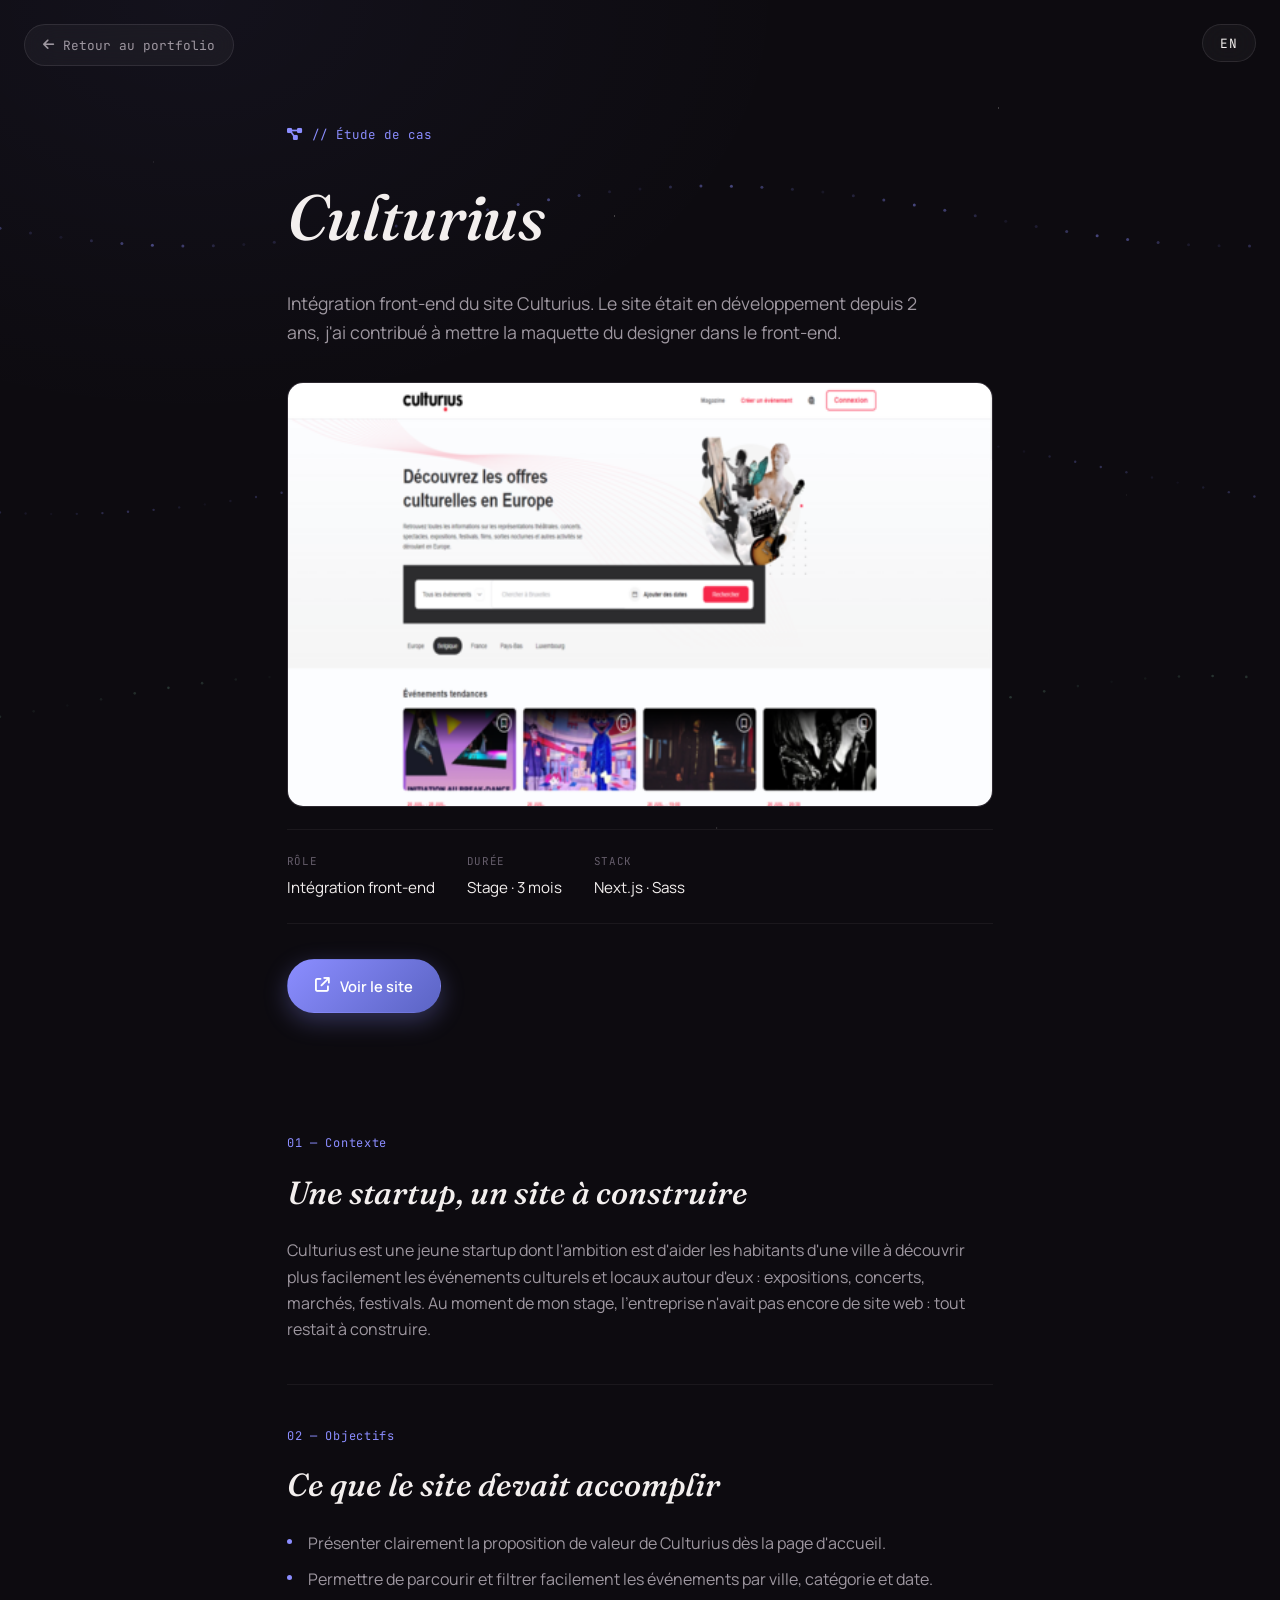
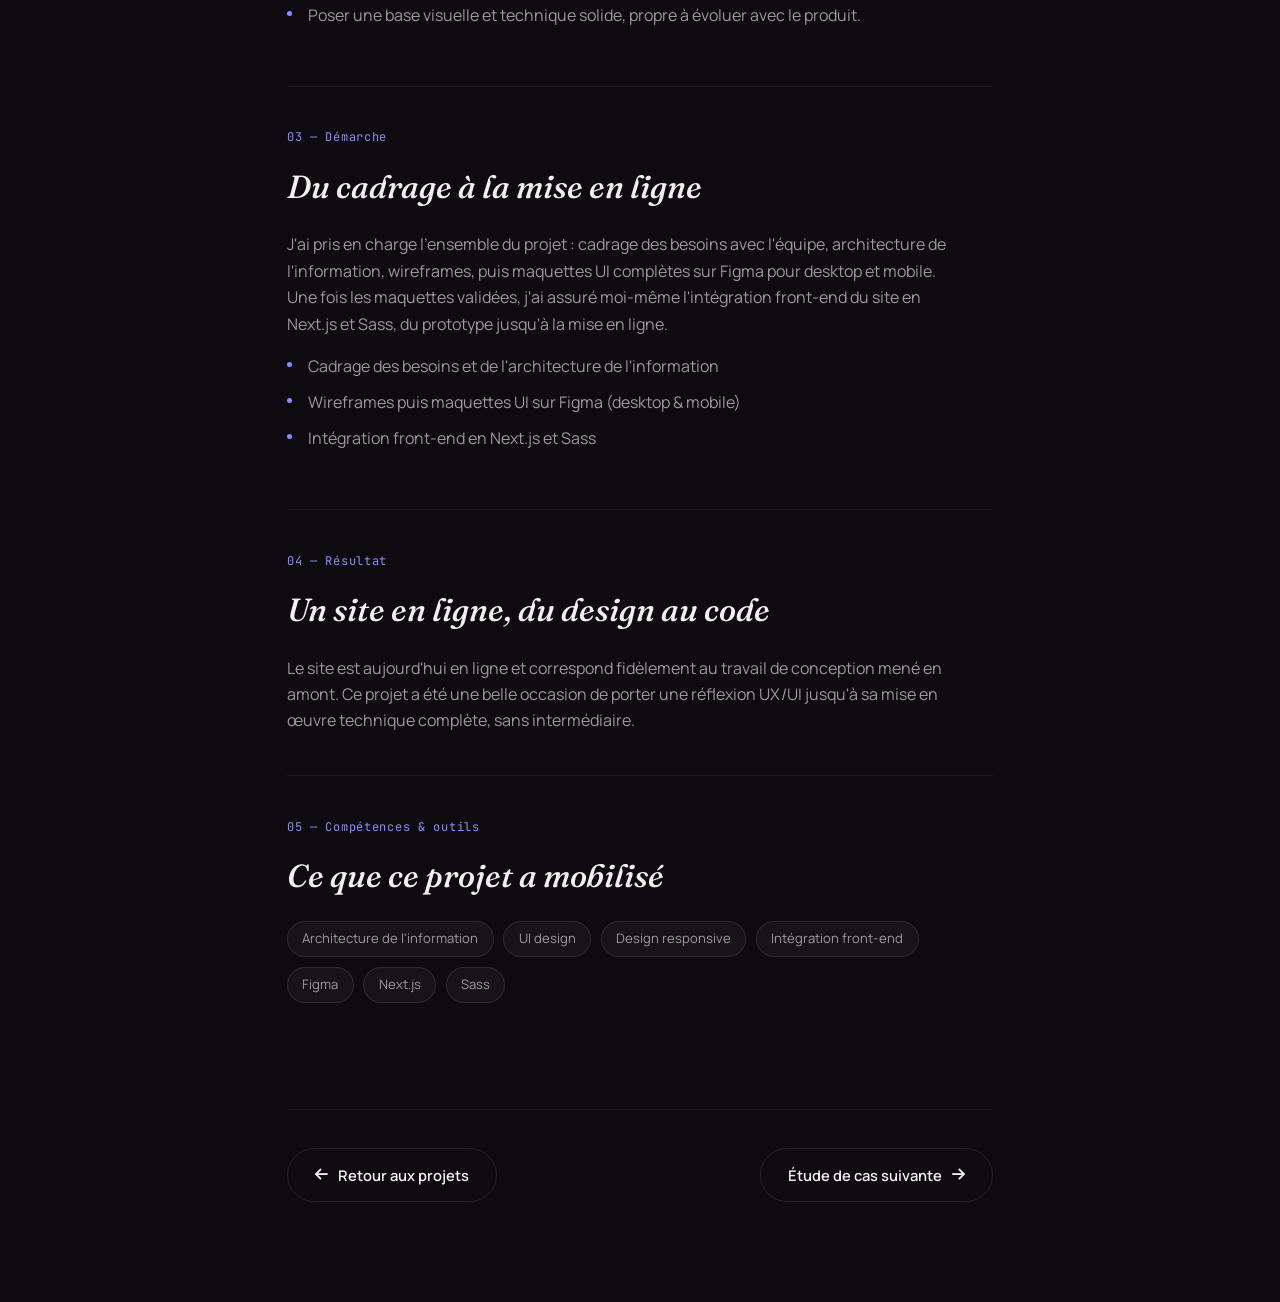
==== case-culturius.html @ 40135a21 "new page" ====
<!DOCTYPE html>
<html lang="fr">
<head>
    <meta charset="UTF-8">
    <meta name="viewport" content="width=device-width, initial-scale=1.0">
    <title>Culturius — Étude de cas · Wassim Jniouen</title>
    <meta name="description" content="Étude de cas : conception et intégration du site Culturius, plateforme de découverte d'événements locaux.">
    <link rel="shortcut icon" href="./assets/img/Plan de travail 1.png">
    <link rel="stylesheet" href="style.css">
    <link rel="stylesheet" href="https://cdnjs.cloudflare.com/ajax/libs/font-awesome/6.5.1/css/all.min.css">
</head>
<body class="translate-container">

    <div class="starfield" aria-hidden="true"></div>
    <canvas class="particle-wave" id="particleWave" aria-hidden="true"></canvas>

    <button id="languageToggle" class="language-toggle" data-fr="EN" data-en="FR" aria-label="Changer de langue"></button>
    <a href="index.html#sectionProjects" class="case-back">
        <i class="fa-solid fa-arrow-left" aria-hidden="true"></i>
        <span data-fr="Retour au portfolio" data-en="Back to portfolio"></span>
    </a>

    <main class="case-main">
        <div class="case-hero" data-reveal>
            <p class="eyebrow"><i class="fa-solid fa-diagram-project" aria-hidden="true"></i><span data-fr="// Étude de cas" data-en="// Case study"></span></p>
            <h1 class="case-title">Culturius</h1>
            <p class="case-subtitle"
               data-fr="Intégration front-end du site Culturius. Le site était en développement depuis 2 ans, j'ai contribué à mettre la maquette du designer dans le front-end."
               data-en="Front-end integration of the Culturius website. The site had been in development for 2 years, I contributed to implementing the designer's mockup in the front-end."
            ></p>

            <div class="case-image-frame">
                <img src="./assets/images/culturius/Culturius-stage.png" alt="Culturius">
            </div>

            <div class="case-meta-row">
                <div class="case-meta">
                    <span class="case-meta-label" data-fr="Rôle" data-en="Role"></span>
                    <span class="case-meta-value" data-fr="Intégration front-end" data-en="Front-end integration"></span>
                </div>
                <div class="case-meta">
                    <span class="case-meta-label" data-fr="Durée" data-en="Duration"></span>
                    <span class="case-meta-value" data-fr="Stage · 3 mois" data-en="Internship · 3 months"></span>
                </div>
                <div class="case-meta">
                    <span class="case-meta-label">Stack</span>
                    <span class="case-meta-value">Next.js · Sass</span>
                </div>
            </div>

            <div class="case-hero-actions">
                <a href="https://culturius.com/fr?country=be" target="_blank" rel="noopener" class="btn btn-primary">
                    <i class="fa-solid fa-arrow-up-right-from-square" aria-hidden="true"></i>
                    <span data-fr="Voir le site" data-en="View site"></span>
                </a>
            </div>
        </div>

        <section class="case-section" data-reveal>
            <span class="case-num">01 — <span data-fr="Contexte" data-en="Context"></span></span>
            <h2 data-fr="Une startup, un site à construire" data-en="A startup, a website to build"></h2>
            <p data-fr="Culturius est une jeune startup dont l'ambition est d'aider les habitants d'une ville à découvrir plus facilement les événements culturels et locaux autour d'eux : expositions, concerts, marchés, festivals. Au moment de mon stage, l'entreprise n'avait pas encore de site web : tout restait à construire."
               data-en="Culturius is a young startup whose ambition is to help people discover the cultural and local events happening around them: exhibitions, concerts, markets, festivals. When I joined for my internship, the company had no website yet: everything had to be built from scratch."
            ></p>
        </section>

        <section class="case-section" data-reveal>
            <span class="case-num">02 — <span data-fr="Objectifs" data-en="Objectives"></span></span>
            <h2 data-fr="Ce que le site devait accomplir" data-en="What the site needed to achieve"></h2>
            <ul>
                <li data-fr="Présenter clairement la proposition de valeur de Culturius dès la page d'accueil." data-en="Clearly present Culturius's value proposition right from the homepage."></li>
                <li data-fr="Permettre de parcourir et filtrer facilement les événements par ville, catégorie et date." data-en="Make it easy to browse and filter events by city, category and date."></li>
                <li data-fr="Poser une base visuelle et technique solide, propre à évoluer avec le produit." data-en="Establish a solid visual and technical foundation, built to evolve with the product."></li>
            </ul>
        </section>

        <section class="case-section" data-reveal>
            <span class="case-num">03 — <span data-fr="Démarche" data-en="Process"></span></span>
            <h2 data-fr="Du cadrage à la mise en ligne" data-en="From scoping to launch"></h2>
            <p data-fr="J'ai pris en charge l'ensemble du projet : cadrage des besoins avec l'équipe, architecture de l'information, wireframes, puis maquettes UI complètes sur Figma pour desktop et mobile. Une fois les maquettes validées, j'ai assuré moi-même l'intégration front-end du site en Next.js et Sass, du prototype jusqu'à la mise en ligne."
               data-en="I took the project on end to end: scoping requirements with the team, information architecture, wireframes, then full UI mockups in Figma for desktop and mobile. Once the mockups were validated, I handled the front-end build myself in Next.js and Sass, from prototype to launch."
            ></p>
            <ul>
                <li data-fr="Cadrage des besoins et de l'architecture de l'information" data-en="Scoping requirements and information architecture"></li>
                <li data-fr="Wireframes puis maquettes UI sur Figma (desktop &amp; mobile)" data-en="Wireframes, then UI mockups in Figma (desktop &amp; mobile)"></li>
                <li data-fr="Intégration front-end en Next.js et Sass" data-en="Front-end build in Next.js and Sass"></li>
            </ul>
        </section>

        <section class="case-section" data-reveal>
            <span class="case-num">04 — <span data-fr="Résultat" data-en="Result"></span></span>
            <h2 data-fr="Un site en ligne, du design au code" data-en="A live site, from design to code"></h2>
            <p data-fr="Le site est aujourd'hui en ligne et correspond fidèlement au travail de conception mené en amont. Ce projet a été une belle occasion de porter une réflexion UX/UI jusqu'à sa mise en œuvre technique complète, sans intermédiaire."
               data-en="The site is now live and closely reflects the design work carried out beforehand. This project was a great opportunity to carry a UX/UI vision all the way through to full technical implementation, without a hand-off in between."
            ></p>
        </section>

        <section class="case-section" data-reveal>
            <span class="case-num">05 — <span data-fr="Compétences &amp; outils" data-en="Skills &amp; tools"></span></span>
            <h2 data-fr="Ce que ce projet a mobilisé" data-en="What this project called on"></h2>
            <div class="case-tags">
                <span class="case-tag" data-fr="Architecture de l'information" data-en="Information architecture"></span>
                <span class="case-tag" data-fr="UI design" data-en="UI design"></span>
                <span class="case-tag" data-fr="Design responsive" data-en="Responsive design"></span>
                <span class="case-tag" data-fr="Intégration front-end" data-en="Front-end integration"></span>
                <span class="case-tag">Figma</span>
                <span class="case-tag">Next.js</span>
                <span class="case-tag">Sass</span>
            </div>
        </section>

        <div class="case-footer">
            <a href="index.html#sectionProjects" class="btn btn-ghost">
                <i class="fa-solid fa-arrow-left" aria-hidden="true"></i>
                <span data-fr="Retour aux projets" data-en="Back to projects"></span>
            </a>
            <a href="case-lorenergie.html" class="btn btn-ghost">
                <span data-fr="Étude de cas suivante" data-en="Next case study"></span>
                <i class="fa-solid fa-arrow-right" aria-hidden="true"></i>
            </a>
        </div>
    </main>

    <script src="case-study.js"></script>
</body>
</html>
---- style.css ----
/*==============================================================================
   FONTS
==============================================================================*/
@import url('https://fonts.googleapis.com/css2?family=Fraunces:ital,opsz,wght@0,9..144,400;0,9..144,500;0,9..144,600;1,9..144,500;1,9..144,600&family=Manrope:wght@400;500;600;700;800&family=JetBrains+Mono:wght@400;500&display=swap');

/*==============================================================================
   TOKENS
==============================================================================*/
:root {
    --bg: #0d0b10;
    --bg-soft: #16121a;
    --surface: rgba(240, 236, 238, 0.04);
    --surface-hover: rgba(240, 236, 238, 0.07);
    --border: rgba(240, 236, 238, 0.1);
    --border-soft: rgba(240, 236, 238, 0.06);

    --text: #f3efee;
    --text-dim: #9e97a0;
    --text-faint: #655d6b;

    --accent: #8b8dff;
    --accent-dim: #5b64c4;
    --accent-soft: rgba(139, 141, 255, 0.14);
    --accent-2: #7fb89a;
    --accent-2-soft: rgba(127, 184, 154, 0.14);

    --font-display: 'Fraunces', serif;
    --font-body: 'Manrope', sans-serif;
    --font-mono: 'JetBrains Mono', monospace;

    --nav-w: 64px;
    --side-pad: clamp(24px, 6vw, 120px);
    --ease: cubic-bezier(0.4, 0, 0.2, 1);
}

/*==============================================================================
   RESET / BASE
==============================================================================*/
* { margin: 0; padding: 0; box-sizing: border-box; }
html { scroll-behavior: smooth; }

body {
    font-family: var(--font-body);
    background: var(--bg);
    color: var(--text);
    line-height: 1.65;
    overflow-x: hidden;
    -webkit-font-smoothing: antialiased;
}

img { max-width: 100%; display: block; }
ul { list-style: none; }
a { color: inherit; text-decoration: none; }

@media (prefers-reduced-motion: reduce) {
    *, *::before, *::after { animation-duration: 0.001ms !important; transition-duration: 0.001ms !important; }
    html { scroll-behavior: auto; }
}

@media (max-width: 900px) {
    body { padding-bottom: 72px; }
}

:focus-visible {
    outline: 2px solid var(--accent);
    outline-offset: 3px;
    border-radius: 4px;
}

/*==============================================================================
   STARFIELD — un seul calque, discret, fixe derrière tout le site
==============================================================================*/
.starfield {
    position: fixed;
    inset: 0;
    z-index: 0;
    pointer-events: none;
    background-color: var(--bg);
    background-image:
        radial-gradient(1px 1px at 12% 18%, rgba(243,239,238,0.5), transparent 60%),
        radial-gradient(1px 1px at 32% 68%, rgba(243,239,238,0.35), transparent 60%),
        radial-gradient(1.5px 1.5px at 48% 24%, rgba(243,239,238,0.55), transparent 60%),
        radial-gradient(1px 1px at 63% 78%, rgba(243,239,238,0.3), transparent 60%),
        radial-gradient(1.5px 1.5px at 78% 12%, rgba(243,239,238,0.5), transparent 60%),
        radial-gradient(1px 1px at 88% 55%, rgba(243,239,238,0.35), transparent 60%),
        radial-gradient(1px 1px at 20% 88%, rgba(243,239,238,0.35), transparent 60%),
        radial-gradient(1.5px 1.5px at 56% 92%, rgba(243,239,238,0.4), transparent 60%),
        radial-gradient(1000px 700px at 15% 0%, rgba(139,141,255,0.05), transparent 60%);
    background-repeat: no-repeat;
    background-size: cover;
    animation: starDrift 90s linear infinite alternate;
}

@keyframes starDrift {
    from { background-position: 0 0, 0 0, 0 0, 0 0, 0 0, 0 0, 0 0, 0 0, 0 0, 0 0; }
    to   { background-position: -20px 10px, 15px -10px, -10px 15px, 10px -15px, -15px 10px, 15px 15px, -10px -10px, 10px 10px, 0 0, 0 0; }
}

main, .footer, .side-nav, .language-toggle { position: relative; z-index: 2; }

.particle-wave {
    position: fixed;
    inset: 0;
    z-index: 1;
    pointer-events: none;
}

/* Lumières locales : positionnées une fois pour toutes en CSS dans chaque titre,
   simplement allumées/éteintes selon la section active. Plus robuste qu'un calcul
   de position en JS, qui doit être recalculé et peut se dérégler. */
.head-glow {
    position: absolute;
    border-radius: 50%;
    pointer-events: none;
    opacity: 0;
    z-index: -1;
    transition: opacity 0.6s var(--ease);
}
.head-glow-mauve {
    width: 340px; height: 340px;
    left: -40px; top: -20px;
    background: radial-gradient(circle, rgba(139,141,255,0.18), transparent 70%);
    filter: blur(70px);
}
.head-glow-green {
    width: 130px; height: 130px;
    right: -10px; top: -10px;
    background: radial-gradient(circle, rgba(127,184,154,0.32), transparent 70%);
    filter: blur(34px);
}
.section.is-active .head-glow { opacity: 1; }
.section.is-active .head-glow-mauve { animation: glowIdle 7s ease-in-out infinite; }
.section.is-active .head-glow-green { animation: glowIdle 4s ease-in-out infinite; }
@keyframes glowIdle {
    0%, 100% { transform: scale(1); }
    50% { transform: scale(1.08); }
}

/*==============================================================================
   LANGUAGE TOGGLE
==============================================================================*/
.language-toggle {
    position: fixed;
    top: 24px;
    right: 24px;
    z-index: 1000;
    padding: 0.6rem 1.1rem;
    background: var(--surface);
    backdrop-filter: blur(16px);
    border: 1px solid var(--border);
    color: var(--text);
    border-radius: 999px;
    cursor: pointer;
    font-family: var(--font-mono);
    font-size: 0.8rem;
    letter-spacing: 0.05em;
    transition: var(--ease) 0.3s;
}
.language-toggle:hover { border-color: var(--accent); color: var(--accent); }
.disabled { pointer-events: none; opacity: 0.5; }

/*==============================================================================
   SIDE NAV — trajectoire verticale avec points-repères
==============================================================================*/
.side-nav {
    position: fixed;
    left: 24px;
    top: 50%;
    transform: translateY(-50%);
    z-index: 1000;
    display: flex;
    flex-direction: column;
    align-items: center;
    gap: 22px;
    padding: 28px 0;
}

.nav-track {
    position: absolute;
    top: 28px;
    bottom: 28px;
    left: 50%;
    width: 1px;
    background: var(--border-soft);
    transform: translateX(-50%);
    z-index: -1;
}
.nav-progress {
    position: absolute;
    top: 0; left: 0;
    width: 100%;
    height: 0%;
    background: var(--accent);
    transition: height 0.2s var(--ease);
}

.nav-item {
    width: 38px;
    height: 38px;
    display: flex;
    align-items: center;
    justify-content: center;
    border-radius: 50%;
    background: var(--surface);
    backdrop-filter: blur(12px);
    border: 1px solid rgba(238, 240, 246, 0.22);
    color: var(--text-dim);
    box-shadow: 0 2px 10px rgba(0,0,0,0.25);
    transition: var(--ease) 0.3s;
    position: relative;
    overflow: hidden;
}
.nav-icon { position: relative; z-index: 2; font-size: 0.9rem; }

/* Tooltip riche : icône + texte */
.nav-tooltip {
    position: absolute;
    left: 50px;
    top: 50%;
    transform: translateY(-50%) translateX(-6px);
    display: flex;
    align-items: center;
    gap: 0.5rem;
    background: var(--bg-soft);
    border: 1px solid var(--border);
    color: #ffffff;
    padding: 6px 12px;
    border-radius: 8px;
    font-family: var(--font-mono);
    font-size: 0.72rem;
    white-space: nowrap;
    opacity: 0;
    pointer-events: none;
    transition: var(--ease) 0.25s;
    z-index: 3;
    box-shadow: 0 8px 20px rgba(0,0,0,0.3);
}
.nav-tooltip i { color: var(--accent); font-size: 0.8rem; }
.nav-item:hover .nav-tooltip, .nav-item:focus-visible .nav-tooltip {
    opacity: 1;
    transform: translateY(-50%) translateX(0);
}

.nav-item:hover, .nav-item.active {
    color: #fff;
    background: var(--accent);
    border-color: var(--accent);
}

/* Navigation mobile : barre horizontale fixe en bas, à la manière d'une app */
@media (max-width: 900px) {
    .side-nav {
        left: 0;
        right: 0;
        top: auto;
        bottom: 0;
        transform: none;
        flex-direction: row;
        justify-content: space-evenly;
        width: 100%;
        padding: 10px 12px calc(10px + env(safe-area-inset-bottom));
        gap: 0;
        background: rgba(10, 11, 16, 0.85);
        backdrop-filter: blur(16px);
        border-top: 1px solid var(--border);
        box-shadow: 0 -6px 24px rgba(0,0,0,0.35);
    }
    .nav-track { display: none; }
    .nav-item {
        width: 42px;
        height: 42px;
        border-radius: 12px;
        background: transparent;
        border-color: transparent;
        box-shadow: none;
        font-size: 1rem;
    }
    .nav-item.active, .nav-item:hover {
        background: var(--accent-soft);
        color: var(--accent);
    }
    .nav-icon { font-size: 1.05rem; }
    .nav-tooltip { display: none; }
}

/* Ajustement pour éviter le chevauchement sur PC entre 900px et 1300px */
@media (min-width: 901px) and (max-width: 1300px) {
    .side-nav {
        left: 12px;
    }
    .section {
        padding-left: calc(12px + 64px + 24px);
        padding-right: 24px;
    }
}

/*==============================================================================
   LAYOUT / SECTIONS
==============================================================================*/
.section {
    min-height: 100vh;
    display: flex;
    flex-direction: column;
    align-items: center;
    justify-content: center;
    position: relative;
    padding: 140px var(--side-pad) 100px;
}

.content {
    width: 100%;
    max-width: 1080px;
}

.section-head {
    position: relative;
}
.section-head::before {
    content: attr(data-index);
    position: absolute;
    top: -0.4em;
    right: 0;
    font-family: var(--font-display);
    font-style: italic;
    font-size: clamp(4.5rem, 10vw, 8rem);
    color: var(--text);
    opacity: 0.05;
    line-height: 1;
    pointer-events: none;
    z-index: -1;
}

.eyebrow {
    display: inline-flex;
    align-items: center;
    gap: 0.55rem;
    font-family: var(--font-mono);
    font-size: 0.78rem;
    letter-spacing: 0.08em;
    color: var(--accent);
    margin-bottom: 0.9rem;
}
.eyebrow i { font-size: 0.85rem; }

.section-title {
    font-family: var(--font-display);
    font-weight: 500;
    font-style: italic;
    font-size: clamp(1.9rem, 4vw, 2.7rem);
    letter-spacing: -0.01em;
    margin-bottom: 3rem;
    max-width: 20ch;
}

h3 { font-family: var(--font-body); font-weight: 700; color: var(--text); }

[data-reveal] {
    opacity: 0;
    transform: translateY(18px);
    transition: opacity 0.7s var(--ease), transform 0.7s var(--ease);
}
[data-reveal].in-view { opacity: 1; transform: translateY(0); }

/*==============================================================================
   BUTTONS
==============================================================================*/
.btn {
    display: inline-flex;
    align-items: center;
    gap: 0.6rem;
    padding: 0.85rem 1.7rem;
    border-radius: 999px;
    font-family: var(--font-body);
    font-weight: 600;
    font-size: 0.92rem;
    transition: var(--ease) 0.3s;
    border: 1px solid transparent;
}
.btn-primary {
    background: linear-gradient(135deg, var(--accent), var(--accent-dim));
    color: #ffffff;
    box-shadow: 0 8px 24px rgba(139, 141, 255, 0.3);
}
.btn-primary:hover { transform: translateY(-2px); box-shadow: 0 12px 30px rgba(139, 141, 255, 0.42); }
.btn-ghost {
    border-color: var(--border);
    color: var(--text);
}
.btn-ghost:hover { border-color: var(--accent); color: var(--accent); }

/*==============================================================================
   HERO
==============================================================================*/
.section-home {
    justify-content: center;
    min-height: calc(100vh - 96px);
    position: relative;
    overflow: hidden;
}

/* Halos flous colorés — se fondent progressivement vers le bas */
.hero-orbs {
    position: absolute;
    inset: 0;
    overflow: hidden;
    z-index: 0;
    pointer-events: none;
    -webkit-mask-image: linear-gradient(to bottom, black 65%, transparent 96%);
    mask-image: linear-gradient(to bottom, black 65%, transparent 96%);
}
.orb {
    position: absolute;
    border-radius: 50%;
}
.orb-1 {
    width: 420px; height: 420px;
    top: -140px; right: -60px;
    background: radial-gradient(circle at 32% 32%, rgba(139,141,255,0.30), rgba(139,141,255,0) 70%);
    filter: blur(50px);
    animation: orbFloat 12s ease-in-out infinite;
}
.orb-2 {
    width: 300px; height: 300px;
    top: 30%; left: -60px;
    background: radial-gradient(circle at 35% 35%, rgba(139,141,255,0.18), rgba(139,141,255,0) 70%);
    filter: blur(45px);
    animation: orbFloat 9s ease-in-out infinite reverse;
}
.orb-3 {
    width: 90px; height: 90px;
    bottom: 100px; right: 12%;
    background: radial-gradient(circle at 40% 40%, rgba(127,184,154,0.28), rgba(127,184,154,0) 70%);
    filter: blur(28px);
}
@keyframes orbFloat {
    0%, 100% { transform: translateY(0); }
    50% { transform: translateY(-18px); }
}

.hero { max-width: min(980px, 92%); position: relative; z-index: 2; }

.hero-greeting {
    font-family: var(--font-mono);
    font-size: 0.95rem;
    color: var(--text-dim);
    margin-bottom: 0.4rem;
}

.hero-name {
    font-family: var(--font-display);
    font-weight: 600;
    font-size: clamp(2.8rem, 7.5vw, 6.4rem);
    letter-spacing: -0.01em;
    line-height: 1.05;
    min-height: 1.05em;
}

.hero-role {
    font-family: var(--font-body);
    font-weight: 500;
    font-size: clamp(1.15rem, 2.6vw, 1.7rem);
    color: var(--text-dim);
    margin-top: 0.6rem;
    margin-bottom: 1.6rem;
}

.hero-desc {
    max-width: 62ch;
    color: var(--text-dim);
    font-size: 1.08rem;
    margin-bottom: 1.8rem;
}
.hero-desc .highlight {
    color: var(--text);
    font-weight: 600;
    border-bottom: 2px solid var(--accent-2);
    padding-bottom: 0.05em;
}

.availability {
    display: inline-flex;
    align-items: center;
    gap: 0.6rem;
    font-family: var(--font-mono);
    font-size: 0.82rem;
    color: var(--text-dim);
    border: 1px solid var(--border);
    background: var(--surface);
    padding: 0.5rem 1rem;
    border-radius: 999px;
    margin-bottom: 2.2rem;
}
.pulse-dot {
    width: 7px; height: 7px;
    border-radius: 50%;
    background: var(--accent-2);
    box-shadow: 0 0 0 0 rgba(127,184,154,0.6);
    animation: pulse 2.4s infinite;
}
@keyframes pulse {
    0% { box-shadow: 0 0 0 0 rgba(127,184,154,0.5); }
    70% { box-shadow: 0 0 0 8px rgba(127,184,154,0); }
    100% { box-shadow: 0 0 0 0 rgba(127,184,154,0); }
}

.hero-actions { display: flex; flex-wrap: wrap; gap: 1rem; }

.social-rail {
    position: fixed;
    right: 24px;
    bottom: 0;
    display: flex;
    flex-direction: column;
    align-items: center;
    gap: 20px;
    z-index: 10;
    opacity: 1;
    transition: opacity 0.35s var(--ease), visibility 0.35s var(--ease);
}
.social-rail.is-hidden { opacity: 0; visibility: hidden; }
.social-rail a {
    color: var(--text-dim);
    font-size: 1.05rem;
    transition: var(--ease) 0.25s;
}
.social-rail a:hover { color: var(--accent); transform: translateY(-3px); }
.social-line {
    width: 1px;
    height: 70px;
    background: var(--border);
}
@media (max-width: 900px) { .social-rail { display: none; } }

.scroll-hint {
    position: absolute;
    bottom: 28px;
    left: 50%;
    transform: translateX(-50%);
    width: 42px;
    height: 42px;
    display: flex;
    align-items: center;
    justify-content: center;
    color: var(--text-dim);
    background: var(--surface);
    border: 1px solid var(--border);
    border-radius: 50%;
    backdrop-filter: blur(12px);
    z-index: 3;
    animation: floatHint 2.4s ease-in-out infinite;
}
.scroll-hint:hover { color: var(--accent); border-color: var(--accent); }
@keyframes floatHint { 0%,100% { transform: translate(-50%, 0); } 50% { transform: translate(-50%, 6px); } }

/*==============================================================================
   ABOUT
==============================================================================*/
.about-grid {
    display: grid;
    grid-template-columns: 1.4fr 1fr;
    gap: 3.5rem;
    margin-bottom: 4rem;
}

.about-text p { color: var(--text-dim); margin-bottom: 1.1rem; }
.about-text strong { color: var(--text); font-weight: 700; }

.stats-panel {
    border: 1px solid rgba(243, 239, 238, 0.12);
    border-radius: 14px;
    background: rgba(243, 239, 238, 0.045);
    backdrop-filter: blur(14px) saturate(140%);
    -webkit-backdrop-filter: blur(14px) saturate(140%);
    box-shadow: 0 6px 24px rgba(0,0,0,0.2), inset 0 1px 0 rgba(255,255,255,0.05);
    padding: 1.6rem;
    display: flex;
    flex-direction: column;
    gap: 1.3rem;
    align-self: start;
}
.stat-row {
    display: flex;
    align-items: baseline;
    justify-content: space-between;
    gap: 1rem;
    border-bottom: 1px solid var(--border-soft);
    padding-bottom: 1.1rem;
}
.stat-row:last-child { border-bottom: none; padding-bottom: 0; }
.stat-number {
    font-family: var(--font-display);
    font-style: italic;
    font-size: 1.7rem;
    color: var(--accent);
    white-space: nowrap;
}
.stat-label { font-size: 0.85rem; color: var(--text-dim); text-align: right; }

.featured-skills {
    display: flex;
    flex-direction: column;
    align-items: center;
    margin-bottom: 3rem;
    padding: 2rem 1rem;
}
.featured-skills-label {
    font-family: var(--font-mono);
    font-size: 0.75rem;
    letter-spacing: 0.08em;
    text-transform: uppercase;
    color: var(--text-faint);
    margin-bottom: 2rem;
}
.orbit-menu {
    position: relative;
    width: 260px;
    height: 260px;
}
.orbit-center {
    position: absolute;
    inset: 0;
    margin: auto;
    width: 128px;
    height: 128px;
    border-radius: 50%;
    display: flex;
    flex-direction: column;
    align-items: center;
    justify-content: center;
    gap: 0.4rem;
    background: rgba(243, 239, 238, 0.045);
    backdrop-filter: blur(14px) saturate(140%);
    -webkit-backdrop-filter: blur(14px) saturate(140%);
    border: 1px solid var(--accent-soft);
    box-shadow: 0 0 40px rgba(139,141,255,0.12), inset 0 1px 0 rgba(255,255,255,0.06);
    pointer-events: none;
}
.orbit-center-icon { display: flex; align-items: center; justify-content: center; font-size: 1.7rem; color: var(--accent); transition: var(--ease) 0.3s; }
.orbit-center-icon svg { width: 1.7rem; height: 1.7rem; }
.orbit-center-text { font-family: var(--font-mono); font-size: 0.72rem; color: var(--text-dim); text-align: center; padding: 0 0.5rem; }

.orbit-item {
    position: absolute;
    top: 50%; left: 50%;
    width: 46px; height: 46px;
    margin: -23px 0 0 -23px;
    display: flex;
    align-items: center;
    justify-content: center;
    border-radius: 50%;
    background: var(--surface);
    border: 1px solid var(--border);
    color: var(--text-dim);
    font-size: 1.05rem;
    cursor: pointer;
    transition: var(--ease) 0.3s;
    transform: rotate(calc(var(--i) * 60deg)) translate(112px) rotate(calc(var(--i) * -60deg));
}
.orbit-item svg { width: 1.05rem; height: 1.05rem; }
.orbit-item:hover, .orbit-item.active {
    border-color: var(--accent);
    color: var(--accent);
    background: var(--accent-soft);
    transform: rotate(calc(var(--i) * 60deg)) translate(112px) rotate(calc(var(--i) * -60deg)) scale(1.12);
}

@media (max-width: 560px) {
    .orbit-menu { width: 220px; height: 220px; }
    .orbit-center { width: 104px; height: 104px; }
    .orbit-item { transform: rotate(calc(var(--i) * 60deg)) translate(92px) rotate(calc(var(--i) * -60deg)); }
    .orbit-item:hover, .orbit-item.active { transform: rotate(calc(var(--i) * 60deg)) translate(92px) rotate(calc(var(--i) * -60deg)) scale(1.12); }
}

.skills-showcase {
    display: grid;
    grid-template-columns: 1fr 1fr;
    gap: 1.4rem;
    margin-bottom: 1.4rem;
}

.skill-card {
    border-radius: 18px;
    padding: 1.6rem 1.6rem 1.8rem;
    border: 1px solid rgba(243, 239, 238, 0.12);
    background: rgba(243, 239, 238, 0.045);
    backdrop-filter: blur(14px) saturate(140%);
    -webkit-backdrop-filter: blur(14px) saturate(140%);
    box-shadow: 0 6px 24px rgba(0,0,0,0.2), inset 0 1px 0 rgba(255,255,255,0.05);
    position: relative;
    overflow: hidden;
}
.skill-card::before {
    content: '';
    position: absolute;
    top: -80px; right: -80px;
    width: 220px; height: 220px;
    border-radius: 50%;
    filter: blur(70px);
    opacity: 0.16;
    pointer-events: none;
}
.skill-card-design { border-color: var(--border); }
.skill-card-design::before { background: var(--accent-2); opacity: 0.09; }
.skill-card-dev { border-color: var(--accent-soft); }
.skill-card-dev::before { background: var(--accent); opacity: 0.13; }

.skill-card-head {
    display: flex;
    align-items: center;
    gap: 0.8rem;
    margin-bottom: 1.3rem;
    position: relative;
    z-index: 1;
}
.skill-card-head h3 { font-family: var(--font-body); font-size: 1.02rem; }
.skill-card-sub { font-size: 0.76rem; color: var(--text-faint); margin-top: 0.15rem; }
.skill-card-icon {
    width: 38px; height: 38px;
    display: flex;
    align-items: center;
    justify-content: center;
    border-radius: 10px;
    font-size: 1rem;
    flex-shrink: 0;
}
.skill-card-design .skill-card-icon { background: var(--accent-2-soft); color: var(--accent-2); }
.skill-card-dev .skill-card-icon { background: var(--accent-soft); color: var(--accent); }

.skill-tiles {
    display: grid;
    grid-template-columns: repeat(auto-fill, minmax(96px, 1fr));
    gap: 0.7rem;
    position: relative;
    z-index: 1;
}
.skill-tile {
    display: flex;
    flex-direction: column;
    align-items: center;
    justify-content: center;
    gap: 0.5rem;
    padding: 0.9rem 0.5rem;
    border-radius: 12px;
    background: rgba(240, 236, 238, 0.03);
    border: 1px solid var(--border-soft);
    text-align: center;
    transition: var(--ease) 0.25s;
}
.skill-tile i { font-size: 1.1rem; color: var(--text-dim); transition: var(--ease) 0.25s; }
.skill-tile .icon-nextjs { width: 1.1rem; height: 1.1rem; color: var(--text-dim); transition: var(--ease) 0.25s; }
.skill-card-dev .skill-tile:hover .icon-nextjs { color: var(--accent); }
.skill-tile span { font-size: 0.72rem; color: var(--text-dim); line-height: 1.2; }
.skill-card-design .skill-tile:hover { border-color: var(--accent-2); background: var(--accent-2-soft); }
.skill-card-design .skill-tile:hover i { color: var(--accent-2); }
.skill-card-dev .skill-tile:hover { border-color: var(--accent); background: var(--accent-soft); }
.skill-card-dev .skill-tile:hover i { color: var(--accent); }

.skill-group-tools { margin-top: 0.4rem; }

.skill-group-title {
    font-family: var(--font-mono);
    font-size: 0.75rem;
    letter-spacing: 0.06em;
    text-transform: uppercase;
    color: var(--text-faint);
    font-weight: 500;
    margin-bottom: 0.8rem;
}
.skill-pills { display: flex; flex-wrap: wrap; gap: 0.6rem; }
.pill {
    display: inline-flex;
    align-items: center;
    gap: 0.5rem;
    padding: 0.5rem 0.9rem;
    border-radius: 999px;
    border: 1px solid var(--border);
    background: var(--surface);
    font-size: 0.85rem;
    color: var(--text-dim);
    transition: var(--ease) 0.25s;
}
.pill i { color: var(--accent); font-size: 0.9rem; }
.pill:hover { border-color: var(--accent); color: var(--text); background: var(--accent-soft); }

@media (max-width: 700px) {
    .skills-showcase { grid-template-columns: 1fr; }
}

@media (max-width: 800px) {
    .about-grid { grid-template-columns: 1fr; }
    .stat-row { justify-content: flex-start; gap: 1.2rem; }
    .stat-label { text-align: left; }
}

/*==============================================================================
   TIMELINE (Parcours)
==============================================================================*/
.timeline-subhead {
    font-family: var(--font-mono);
    font-size: 0.78rem;
    letter-spacing: 0.08em;
    text-transform: uppercase;
    color: var(--text-faint);
    padding-bottom: 0.8rem;
    border-bottom: 1px solid var(--border-soft);
    margin-bottom: 1.6rem;
}
.timeline-subhead-spaced { margin-top: 3rem; }

.timeline-item {
    display: grid;
    grid-template-columns: 160px 1fr;
    gap: 2rem;
    padding: 1.6rem 0;
    border-bottom: 1px solid var(--border-soft);
}
.timeline-item:last-of-type { border-bottom: none; }

.timeline-date {
    font-family: var(--font-mono);
    font-size: 0.82rem;
    color: var(--text-faint);
    padding-top: 0.25rem;
}

.timeline-body h4 {
    font-family: var(--font-body);
    font-weight: 700;
    font-size: 1.1rem;
    margin-bottom: 0.3rem;
}
.timeline-company { color: var(--accent); font-weight: 500; }
.timeline-meta {
    font-size: 0.85rem;
    color: var(--text-dim);
    margin-bottom: 0.8rem;
}
.timeline-body ul { display: flex; flex-direction: column; gap: 0.5rem; margin-bottom: 0.8rem; }
.timeline-body li {
    position: relative;
    padding-left: 1.1rem;
    color: var(--text-dim);
    font-size: 0.94rem;
}
.timeline-body li::before {
    content: '';
    position: absolute;
    left: 0; top: 0.55em;
    width: 4px; height: 4px;
    border-radius: 50%;
    background: var(--accent);
}
.timeline-status {
    display: inline-block;
    font-family: var(--font-mono);
    font-size: 0.72rem;
    color: var(--accent);
    border: 1px solid var(--accent-soft);
    background: var(--accent-soft);
    padding: 0.3rem 0.7rem;
    border-radius: 999px;
}

.cv-download { margin-top: 3rem; }

@media (max-width: 640px) {
    .timeline-item { grid-template-columns: 1fr; gap: 0.5rem; }
}

/*==============================================================================
   PROJECTS
==============================================================================*/
.section-hint {
    font-size: 0.9rem;
    color: var(--text-dim);
    margin-bottom: 1.6rem;
    margin-top: -1.5rem;
}

.projects-filter {
    display: flex;
    flex-wrap: wrap;
    gap: 0.7rem;
    margin-bottom: 2.5rem;
}
.filter-btn {
    font-family: var(--font-mono);
    font-size: 0.8rem;
    padding: 0.55rem 1.2rem;
    border-radius: 999px;
    border: 1px solid var(--border);
    background: transparent;
    color: var(--text-dim);
    cursor: pointer;
    transition: var(--ease) 0.25s;
}
.filter-btn:hover { border-color: var(--accent); color: var(--text); }
.filter-btn.active { background: var(--accent); border-color: var(--accent); color: var(--bg); }

.projects-grid {
    display: grid;
    grid-template-columns: repeat(auto-fill, minmax(300px, 1fr));
    gap: 1.6rem;
}

.project-card {
    position: relative;
    z-index: 0;
    display: flex;
    flex-direction: column;
    border: 1px solid rgba(243, 239, 238, 0.12);
    border-radius: 16px;
    background: rgba(243, 239, 238, 0.045);
    backdrop-filter: blur(14px) saturate(140%);
    -webkit-backdrop-filter: blur(14px) saturate(140%);
    box-shadow: 0 6px 24px rgba(0,0,0,0.22), inset 0 1px 0 rgba(255,255,255,0.05);
    overflow: hidden;
    cursor: pointer;
    transform: translateZ(0);
    will-change: transform;
    transition: transform 0.35s var(--ease), border-color 0.35s var(--ease);
}
.project-card::after {
    content: '';
    position: absolute;
    inset: 0;
    z-index: -1;
    border-radius: inherit;
    background: rgba(243, 239, 238, 0.03);
    box-shadow: 0 18px 44px rgba(0,0,0,0.38), inset 0 1px 0 rgba(255,255,255,0.08);
    opacity: 0;
    transition: opacity 0.35s var(--ease);
    pointer-events: none;
}

.project-card:hover, .project-card:focus-visible {
    border-color: rgba(139, 141, 255, 0.4);
    transform: translateY(-5px) translateZ(0);
}
.project-card:hover::after, .project-card:focus-visible::after {
    opacity: 1;
}
.project-card:focus-visible { outline: 2px solid var(--accent); outline-offset: 2px; }
.project-card.hidden { display: none; }

.project-card-featured {
    border-color: var(--accent);
    box-shadow: 0 0 0 1px var(--accent-soft), 0 8px 24px rgba(139, 141, 255, 0.15);
}
.project-card-featured::after {
    background: linear-gradient(135deg, rgba(139, 141, 255, 0.08), transparent 60%);
}

.project-category-tags {
    display: flex;
    gap: 6px;
    margin-top: 12px;
}

.category-tag {
    font-size: 0.65rem;
    font-weight: 600;
    padding: 3px 8px;
    border-radius: 4px;
    background: rgba(13, 11, 16, 0.7);
    color: #9e97a0;
    border: 1px solid var(--border-soft);
    backdrop-filter: blur(8px);
    text-transform: uppercase;
    letter-spacing: 0.05em;
}

.featured-badge {
    position: absolute;
    top: 12px;
    right: 12px;
    background: linear-gradient(135deg, var(--accent), var(--accent-dim));
    color: #fff;
    font-family: var(--font-mono);
    font-size: 0.65rem;
    font-weight: 700;
    letter-spacing: 0.08em;
    padding: 4px 10px;
    border-radius: 4px;
    box-shadow: 0 4px 12px rgba(139, 141, 255, 0.4);
    z-index: 4;
    text-transform: uppercase;
}

.skill-icon-tailwind {
    display: inline-flex;
    align-items: center;
    justify-content: center;
    width: 24px;
    height: 24px;
}
.skill-icon-tailwind svg {
    width: 100%;
    height: 100%;
}
.skill-icon-tailwind svg path {
    fill: #9e97a0;
    transition: fill 0.3s var(--ease);
}
.skill-tile:hover .skill-icon-tailwind svg path {
    fill: #8b8dff;
}

.project-image {
    position: relative;
    aspect-ratio: 16 / 10;
    background: var(--bg-soft);
    overflow: hidden;
}
.project-image-placeholder {
    display: flex;
    align-items: center;
    justify-content: center;
}
.project-image-jouermalin {
    background: radial-gradient(circle at 30% 30%, rgba(127,184,154,0.22), transparent 60%),
                linear-gradient(135deg, #171c1a, #0d0b10);
}
.project-image-jouermalin i {
    font-size: 3rem;
    color: rgba(127,184,154,0.5);
}
.project-image img {
    width: 100%; height: 100%;
    object-fit: cover;
    transition: transform 0.5s var(--ease);
}
.project-card:hover .project-image img { transform: scale(1.06); }

.project-overlay {
    position: absolute;
    inset: 0;
    display: flex;
    align-items: center;
    justify-content: center;
    background: rgba(10,11,16,0.55);
    color: var(--text);
    opacity: 0;
    transition: var(--ease) 0.3s;
}
.project-card:hover .project-overlay { opacity: 1; }

.project-info { padding: 1.3rem 1.4rem 1.5rem; }
.project-info-head {
    display: flex;
    align-items: baseline;
    justify-content: space-between;
    gap: 0.6rem;
    margin-bottom: 0.3rem;
}
.project-info-head h3 { font-family: var(--font-body); font-size: 1.05rem; }
.project-tag {
    font-family: var(--font-mono);
    font-size: 0.68rem;
    color: var(--text-faint);
    white-space: nowrap;
}
.project-tech {
    font-family: var(--font-mono);
    font-size: 0.75rem;
    color: var(--accent);
    margin-bottom: 0.6rem;
}
.project-info p:not(.project-tag):not(.project-tech) {
    font-size: 0.88rem;
    color: var(--text-dim);
}

/*==============================================================================
   CONTACT / FOOTER
==============================================================================*/
.section-contact { text-align: center; align-items: center; }
.section-contact .content { display: flex; flex-direction: column; align-items: center; }
.section-contact .section-head::before { display: none; }
.section-head-centered { width: 100%; max-width: 480px; }
.section-head-row {
    display: flex;
    align-items: baseline;
    justify-content: space-between;
    gap: 1.5rem;
    margin-bottom: 0.9rem;
}
.section-head-row .eyebrow { margin-bottom: 0; }
.section-head-number {
    font-family: var(--font-display);
    font-style: italic;
    font-size: clamp(2.2rem, 6vw, 3.6rem);
    color: var(--text);
    opacity: 0.32;
    line-height: 1;
}
.section-contact .head-glow-mauve { left: -20px; top: -10px; }
.section-contact .head-glow-green { right: -20px; left: auto; top: -10px; }
.contact-desc { max-width: 44ch; color: var(--text-dim); margin-bottom: 1.6rem; }
.contact-email {
    font-family: var(--font-display);
    font-style: italic;
    font-size: clamp(1.4rem, 3.5vw, 2rem);
    color: var(--text);
    padding-bottom: 6px;
    border-bottom: 1px solid var(--border);
    margin-bottom: 2.4rem;
    transition: var(--ease) 0.3s;
}
.contact-email:hover { color: var(--accent); border-color: var(--accent); }
.social-rail-footer {
    position: static;
    flex-direction: row;
    gap: 1.8rem;
}
.social-rail-footer a { font-size: 1.2rem; }

.footer {
    position: relative;
    z-index: 2;
    text-align: center;
    padding: 2.2rem;
    border-top: 1px solid var(--border-soft);
}
.footer-text { font-family: var(--font-mono); font-size: 0.75rem; color: var(--text-faint); }
.footer-loc { margin-top: 0.3rem; }

/*==============================================================================
   RESPONSIVE
==============================================================================*/
@media (max-width: 640px) {
    .section { padding: 120px 20px 80px; }
    .section-title { margin-bottom: 2rem; }
}

/*==============================================================================
   MODAL — étude de cas projet
==============================================================================*/
.modal-overlay {
    position: fixed;
    inset: 0;
    z-index: 2000;
    background: rgba(5, 6, 10, 0.75);
    backdrop-filter: blur(6px);
    display: flex;
    align-items: center;
    justify-content: center;
    padding: 24px;
}
.modal-overlay[hidden] { display: none; }

.modal {
    position: relative;
    width: min(760px, 100%);
    max-height: 88vh;
    display: flex;
    flex-direction: column;
    overflow: hidden;
    background: rgba(22, 18, 26, 0.75);
    backdrop-filter: blur(20px) saturate(140%);
    -webkit-backdrop-filter: blur(20px) saturate(140%);
    border: 1px solid rgba(243, 239, 238, 0.14);
    border-radius: 18px;
    box-shadow: 0 30px 80px rgba(0,0,0,0.5), inset 0 1px 0 rgba(255,255,255,0.06);
    animation: modalIn 0.3s var(--ease);
}
@keyframes modalIn {
    from { opacity: 0; transform: translateY(16px) scale(0.98); }
    to { opacity: 1; transform: translateY(0) scale(1); }
}

.modal-scroll-fade {
    position: absolute;
    left: 0; right: 0; bottom: 0;
    height: 64px;
    background: linear-gradient(to bottom, transparent, var(--bg-soft) 75%);
    pointer-events: none;
    opacity: 0;
    transition: opacity 0.25s var(--ease);
    z-index: 3;
}
.modal.has-more .modal-scroll-fade { opacity: 1; }

.modal-close {
    position: absolute;
    top: 16px; right: 16px;
    z-index: 2;
    width: 38px; height: 38px;
    border-radius: 50%;
    border: 1px solid var(--border);
    background: rgba(10,11,16,0.7);
    backdrop-filter: blur(10px);
    color: var(--text);
    font-size: 1rem;
    cursor: pointer;
    transition: var(--ease) 0.25s;
}
.modal-close:hover { border-color: var(--accent); color: var(--accent); }

.modal-image {
    aspect-ratio: 16 / 8;
    background: var(--bg);
    border-radius: 18px 18px 0 0;
    overflow: hidden;
    flex-shrink: 0;
}
.modal-image.modal-image-empty {
    display: flex;
    align-items: center;
    justify-content: center;
    background: radial-gradient(circle at 30% 30%, rgba(127,184,154,0.2), transparent 60%),
                linear-gradient(135deg, #171c1a, var(--bg));
}
.modal-image.modal-image-empty::before {
    content: '\f11b';
    font-family: 'Font Awesome 6 Free';
    font-weight: 900;
    font-size: 3rem;
    color: rgba(127,184,154,0.5);
}
.modal-image img { width: 100%; height: 100%; object-fit: cover; }

.modal-body {
    padding: 2rem clamp(1.4rem, 4vw, 2.4rem) 2.4rem;
    overflow-y: auto;
    scrollbar-width: none;
    -ms-overflow-style: none;
}
.modal-body::-webkit-scrollbar { display: none; }

.modal-head {
    display: flex;
    align-items: flex-start;
    justify-content: space-between;
    gap: 1rem;
    margin-bottom: 0.6rem;
}
.modal-head h3 {
    font-family: var(--font-display);
    font-style: italic;
    font-weight: 500;
    font-size: 1.6rem;
}
.modal-tags { display: flex; gap: 0.5rem; flex-wrap: wrap; justify-content: flex-end; }
.modal-tag {
    font-family: var(--font-mono);
    font-size: 0.68rem;
    color: var(--accent);
    border: 1px solid var(--accent-soft);
    background: var(--accent-soft);
    padding: 0.3rem 0.7rem;
    border-radius: 999px;
    white-space: nowrap;
}
.modal-tech {
    font-family: var(--font-mono);
    font-size: 0.8rem;
    color: var(--text-faint);
    margin-bottom: 1rem;
}
.modal-desc { color: var(--text-dim); margin-bottom: 1.8rem; }

.modal-subhead {
    font-family: var(--font-mono);
    font-size: 0.75rem;
    letter-spacing: 0.06em;
    text-transform: uppercase;
    color: var(--text-faint);
    margin-bottom: 0.9rem;
}
.modal-methodology { display: flex; flex-direction: column; gap: 0.7rem; margin-bottom: 2rem; }
.modal-methodology li {
    position: relative;
    padding-left: 1.3rem;
    color: var(--text-dim);
    font-size: 0.95rem;
}
.modal-methodology li::before {
    content: '';
    position: absolute;
    left: 0; top: 0.55em;
    width: 5px; height: 5px;
    border-radius: 50%;
    background: var(--accent);
}
.modal-actions { display: flex; flex-wrap: wrap; gap: 0.9rem; }

@media (max-width: 560px) {
    .modal-head { flex-direction: column; }
    .modal-tags { justify-content: flex-start; }
}

/*==============================================================================
   SCROLLBAR
==============================================================================*/
::-webkit-scrollbar { width: 6px; }
::-webkit-scrollbar-track { background: var(--bg); }
::-webkit-scrollbar-thumb { background: var(--accent-dim); border-radius: 4px; }
::-webkit-scrollbar-thumb:hover { background: var(--accent); }

/*==============================================================================
   PAGES D'ÉTUDE DE CAS
==============================================================================*/
.case-back {
    position: fixed;
    top: 24px;
    left: 24px;
    z-index: 1000;
    display: inline-flex;
    align-items: center;
    gap: 0.6rem;
    padding: 0.6rem 1.1rem;
    background: var(--surface);
    backdrop-filter: blur(16px);
    border: 1px solid var(--border);
    border-radius: 999px;
    color: var(--text-dim);
    font-family: var(--font-mono);
    font-size: 0.8rem;
    transition: var(--ease) 0.3s;
}
.case-back:hover { border-color: var(--accent); color: var(--accent); }

.case-main {
    position: relative;
    z-index: 2;
    max-width: 860px;
    margin: 0 auto;
    padding: 120px var(--side-pad) 100px;
}

.case-hero { margin-bottom: 5rem; }
.case-hero .eyebrow { margin-bottom: 1.2rem; }
.case-title {
    font-family: var(--font-display);
    font-style: italic;
    font-weight: 500;
    font-size: clamp(2.4rem, 6vw, 4rem);
    letter-spacing: -0.01em;
    margin-bottom: 1.2rem;
}
.case-subtitle {
    font-size: 1.1rem;
    color: var(--text-dim);
    max-width: 60ch;
    margin-bottom: 2.2rem;
}
.case-meta-row {
    display: flex;
    flex-wrap: wrap;
    gap: 2rem;
    padding: 1.4rem 0;
    border-top: 1px solid var(--border-soft);
    border-bottom: 1px solid var(--border-soft);
    margin-bottom: 2.2rem;
}
.case-meta { display: flex; flex-direction: column; gap: 0.3rem; }
.case-meta-label {
    font-family: var(--font-mono);
    font-size: 0.68rem;
    letter-spacing: 0.06em;
    text-transform: uppercase;
    color: var(--text-faint);
}
.case-meta-value { font-size: 0.95rem; color: var(--text); }
.case-hero-actions { display: flex; flex-wrap: wrap; gap: 1rem; }
.case-hero-note {
    display: flex;
    align-items: flex-start;
    gap: 0.7rem;
    margin-top: 1.6rem;
    padding: 0.9rem 1.1rem;
    border-radius: 12px;
    background: var(--accent-2-soft);
    border: 1px solid var(--accent-2-soft);
    font-size: 0.88rem;
    color: var(--text-dim);
}
.case-hero-note i { color: var(--accent-2); margin-top: 0.2rem; }

.case-section {
    position: relative;
    padding: 2.6rem 0;
    border-bottom: 1px solid var(--border-soft);
}
.case-section:last-of-type { border-bottom: none; }
.case-num {
    display: block;
    font-family: var(--font-mono);
    font-size: 0.75rem;
    color: var(--accent);
    letter-spacing: 0.06em;
    margin-bottom: 0.8rem;
}
.case-section h2 {
    font-family: var(--font-display);
    font-style: italic;
    font-weight: 500;
    font-size: clamp(1.5rem, 3vw, 2rem);
    margin-bottom: 1.1rem;
}
.case-section p { color: var(--text-dim); margin-bottom: 1rem; max-width: 68ch; }
.case-section p:last-child { margin-bottom: 0; }
.case-section ul { display: flex; flex-direction: column; gap: 0.6rem; margin: 1rem 0; }
.case-section li {
    position: relative;
    padding-left: 1.3rem;
    color: var(--text-dim);
    max-width: 66ch;
}
.case-section li::before {
    content: '';
    position: absolute;
    left: 0; top: 0.55em;
    width: 5px; height: 5px;
    border-radius: 50%;
    background: var(--accent);
}
.case-section strong { color: var(--text); font-weight: 700; }

.case-grid {
    display: grid;
    grid-template-columns: repeat(auto-fit, minmax(200px, 1fr));
    gap: 1.2rem;
    margin-top: 1.4rem;
}
.case-card {
    padding: 1.2rem 1.3rem;
    border-radius: 14px;
    border: 1px solid var(--border);
    background: rgba(243, 239, 238, 0.035);
}
.case-card h3 { font-size: 0.95rem; margin-bottom: 0.4rem; color: var(--text); }
.case-card p { font-size: 0.86rem; margin-bottom: 0; }

.case-quote {
    border-left: 2px solid var(--accent-2);
    padding-left: 1.3rem;
    margin: 1.4rem 0;
    font-family: var(--font-display);
    font-style: italic;
    font-size: 1.15rem;
    color: var(--text);
}

.case-image-frame {
    border-radius: 16px;
    overflow: hidden;
    border: 1px solid var(--border);
    margin: 1.4rem 0;
    background: var(--bg-soft);
}
.case-image-frame img { width: 100%; display: block; }
.case-image-placeholder {
    aspect-ratio: 16 / 9;
    display: flex;
    flex-direction: column;
    align-items: center;
    justify-content: center;
    gap: 0.6rem;
    color: var(--text-faint);
    font-family: var(--font-mono);
    font-size: 0.8rem;
    text-align: center;
    padding: 1rem;
}
.case-image-placeholder i { font-size: 1.6rem; color: var(--accent-soft); }

.case-tags { display: flex; flex-wrap: wrap; gap: 0.6rem; margin-top: 1rem; }
.case-tag {
    display: inline-flex;
    align-items: center;
    padding: 0.4rem 0.9rem;
    border-radius: 999px;
    border: 1px solid var(--border);
    background: var(--surface);
    font-size: 0.82rem;
    color: var(--text-dim);
}

.case-footer {
    display: flex;
    flex-wrap: wrap;
    align-items: center;
    justify-content: space-between;
    gap: 1.2rem;
    margin-top: 4rem;
    padding-top: 2.4rem;
    border-top: 1px solid var(--border-soft);
}

@media (max-width: 640px) {
    .case-main { padding: 100px 20px 70px; }
    .case-meta-row { gap: 1.4rem; }
}
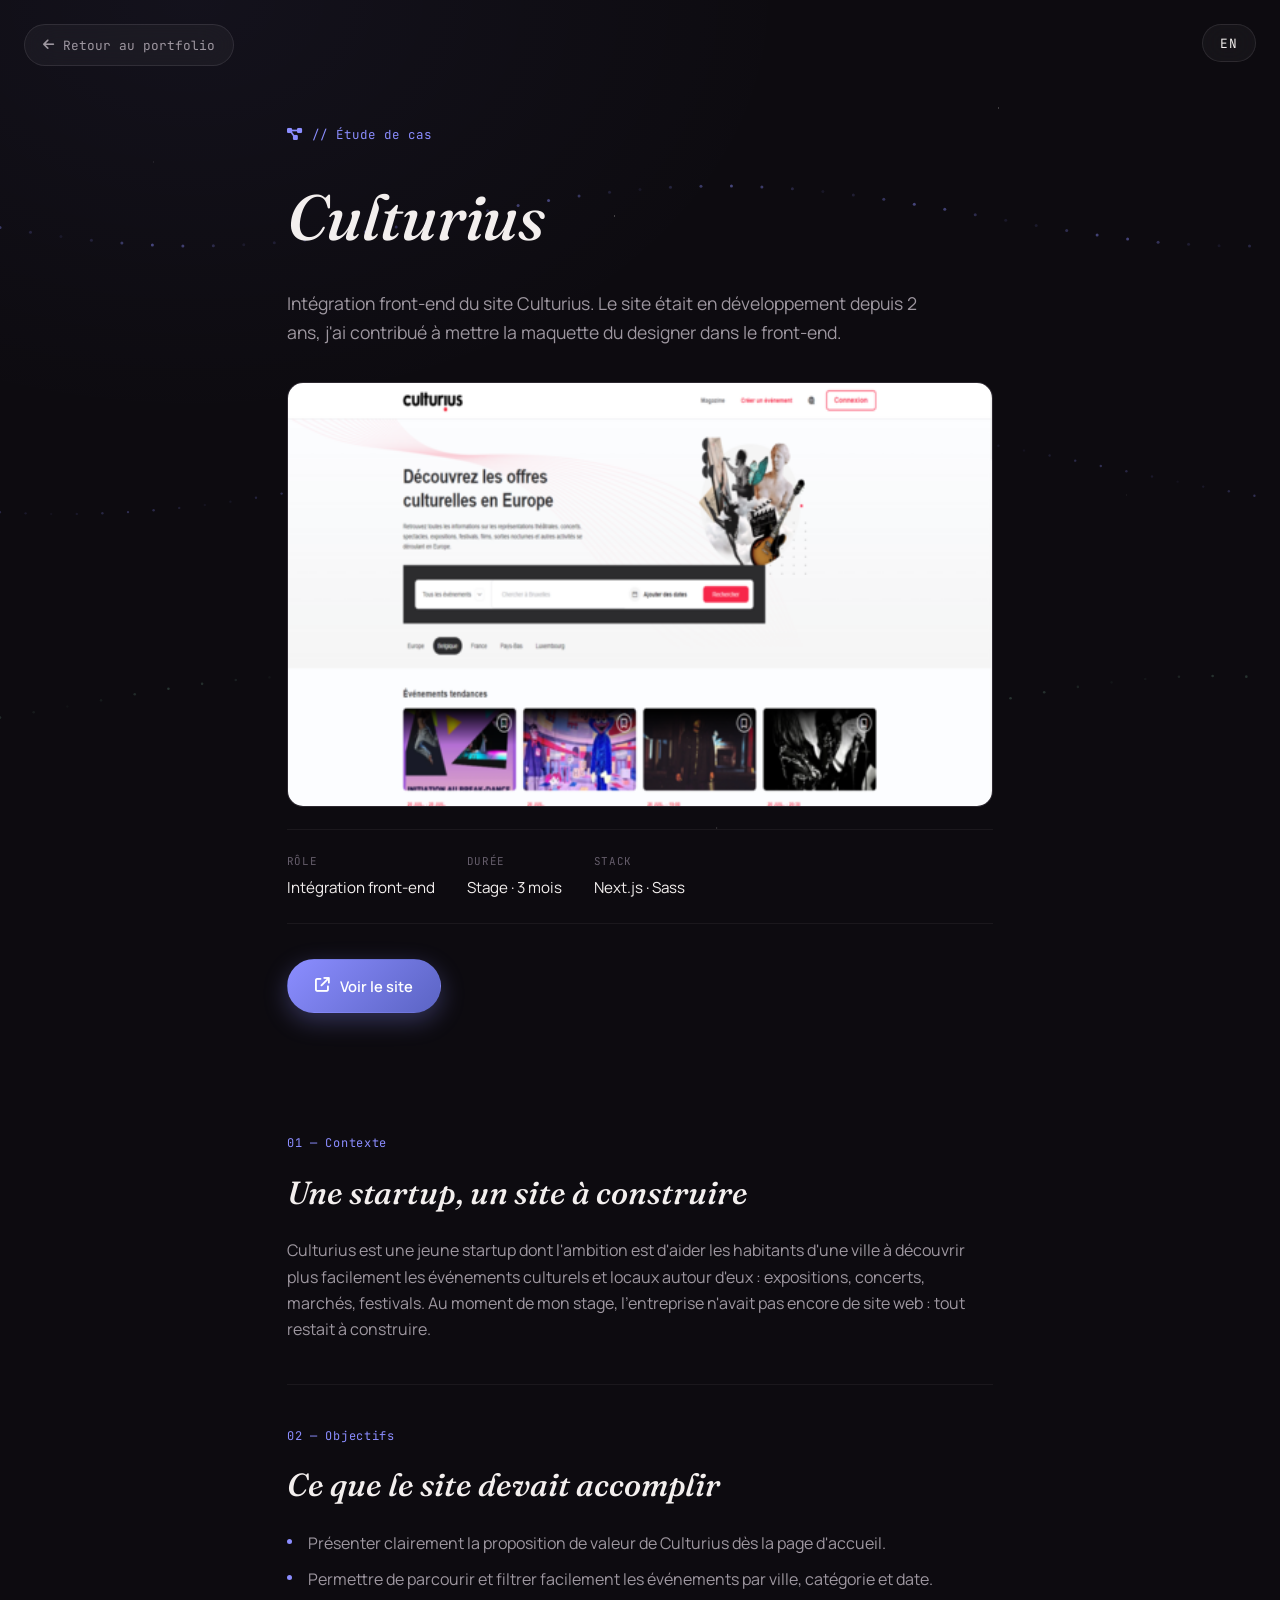
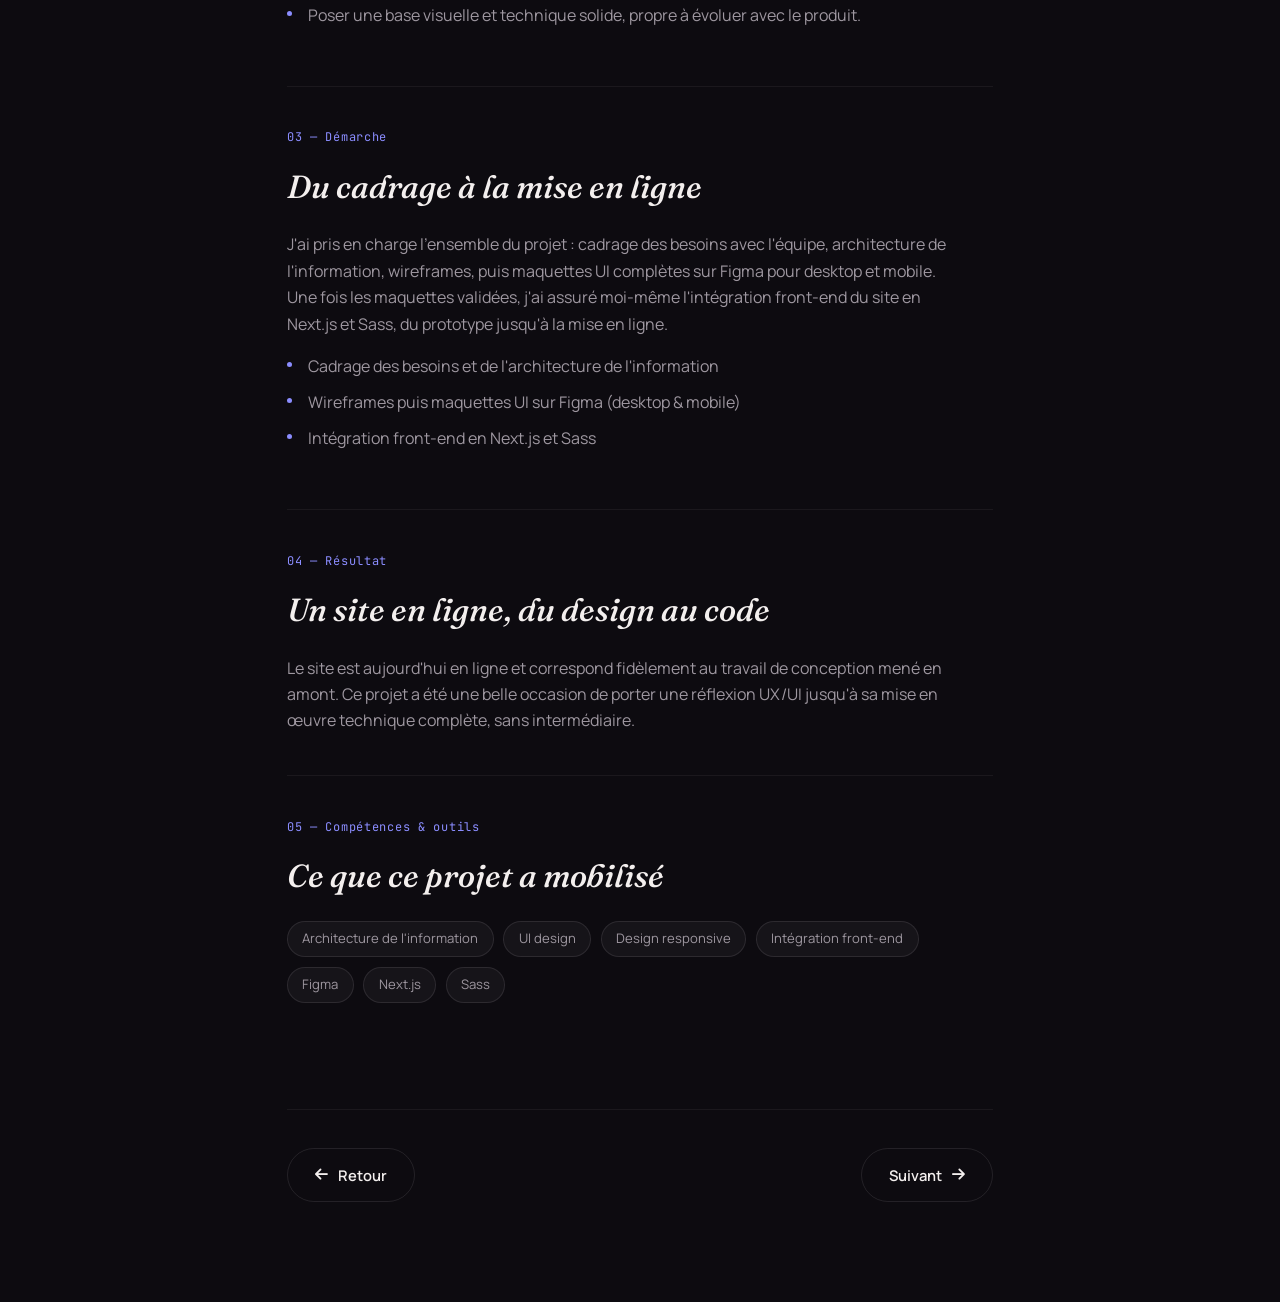
==== commit 6c8a7f42: "fix bug" ====
--- a/case-culturius.html
+++ b/case-culturius.html
@@ -5,7 +5,7 @@
     <meta name="viewport" content="width=device-width, initial-scale=1.0">
     <title>Culturius — Étude de cas · Wassim Jniouen</title>
     <meta name="description" content="Étude de cas : conception et intégration du site Culturius, plateforme de découverte d'événements locaux.">
-    <link rel="shortcut icon" href="./assets/img/Plan de travail 1.png">
+    <link rel="shortcut icon" href="./assets/images/WJ.svg">
     <link rel="stylesheet" href="style.css">
     <link rel="stylesheet" href="https://cdnjs.cloudflare.com/ajax/libs/font-awesome/6.5.1/css/all.min.css">
 </head>
@@ -14,7 +14,7 @@
     <div class="starfield" aria-hidden="true"></div>
     <canvas class="particle-wave" id="particleWave" aria-hidden="true"></canvas>
 
-    <button id="languageToggle" class="language-toggle" data-fr="EN" data-en="FR" aria-label="Changer de langue"></button>
+    <button id="languageToggle" class="language-toggle" aria-label="Changer de langue"></button>
     <a href="index.html#sectionProjects" class="case-back">
         <i class="fa-solid fa-arrow-left" aria-hidden="true"></i>
         <span data-fr="Retour au portfolio" data-en="Back to portfolio"></span>
@@ -30,7 +30,7 @@
             ></p>
 
             <div class="case-image-frame">
-                <img src="./assets/images/culturius/Culturius-stage.png" alt="Culturius">
+                <img src="./assets/images/culturius/Culturius-stage.png" alt="Culturius" class="zoomable-image">
             </div>
 
             <div class="case-meta-row">
@@ -112,15 +112,25 @@
         <div class="case-footer">
             <a href="index.html#sectionProjects" class="btn btn-ghost">
                 <i class="fa-solid fa-arrow-left" aria-hidden="true"></i>
-                <span data-fr="Retour aux projets" data-en="Back to projects"></span>
+                <span data-fr="Retour" data-en="Back"></span>
             </a>
             <a href="case-lorenergie.html" class="btn btn-ghost">
-                <span data-fr="Étude de cas suivante" data-en="Next case study"></span>
+                <span data-fr="Suivant" data-en="Next"></span>
                 <i class="fa-solid fa-arrow-right" aria-hidden="true"></i>
             </a>
         </div>
     </main>
 
+    <!-- Lightbox pour zoom d'image -->
+    <div class="lightbox" id="imageLightbox" hidden>
+        <button class="lightbox-close" id="lightboxClose" aria-label="Fermer">
+            <i class="fa-solid fa-xmark"></i>
+        </button>
+        <div class="lightbox-content">
+            <img id="lightboxImage" src="" alt="">
+        </div>
+    </div>
+
     <script src="case-study.js"></script>
 </body>
 </html>
--- a/style.css
+++ b/style.css
@@ -59,6 +59,7 @@
 
 @media (max-width: 900px) {
     body { padding-bottom: 72px; }
+    .section { padding-bottom: 60px; }
 }
 
 :focus-visible {
@@ -134,6 +135,39 @@
 @keyframes glowIdle {
     0%, 100% { transform: scale(1); }
     50% { transform: scale(1.08); }
+}
+
+/*==============================================================================
+   LOGO WJ
+==============================================================================*/
+.logo-link {
+    position: fixed;
+    top: 24px;
+    left: 24px;
+    z-index: 1000;
+    width: 48px;
+    height: 48px;
+    display: flex;
+    align-items: center;
+    justify-content: center;
+    transition: transform 0.3s var(--ease);
+}
+.logo-link:hover {
+    transform: scale(1.05);
+}
+.logo-wj {
+    width: 100%;
+    height: 100%;
+    object-fit: contain;
+}
+
+@media (max-width: 900px) {
+    .logo-link {
+        top: 16px;
+        left: 16px;
+        width: 40px;
+        height: 40px;
+    }
 }
 
 /*==============================================================================
@@ -324,7 +358,7 @@
     font-style: italic;
     font-size: clamp(4.5rem, 10vw, 8rem);
     color: var(--text);
-    opacity: 0.05;
+    opacity: 0.08;
     line-height: 1;
     pointer-events: none;
     z-index: -1;
@@ -343,13 +377,14 @@
 .eyebrow i { font-size: 0.85rem; }
 
 .section-title {
+    width: 100%;
     font-family: var(--font-display);
     font-weight: 500;
     font-style: italic;
     font-size: clamp(1.9rem, 4vw, 2.7rem);
     letter-spacing: -0.01em;
-    margin-bottom: 3rem;
-    max-width: 20ch;
+    margin-bottom: 2rem;
+    text-align: start;
 }
 
 h3 { font-family: var(--font-body); font-weight: 700; color: var(--text); }
@@ -367,8 +402,10 @@
 .btn {
     display: inline-flex;
     align-items: center;
+    justify-content: center;
     gap: 0.6rem;
     padding: 0.85rem 1.7rem;
+    min-height: 48px;
     border-radius: 999px;
     font-family: var(--font-body);
     font-weight: 600;
@@ -533,7 +570,7 @@
 
 .scroll-hint {
     position: absolute;
-    bottom: 28px;
+    bottom: 8px;
     left: 50%;
     transform: translateX(-50%);
     width: 42px;
@@ -895,7 +932,7 @@
     transition: var(--ease) 0.25s;
 }
 .filter-btn:hover { border-color: var(--accent); color: var(--text); }
-.filter-btn.active { background: var(--accent); border-color: var(--accent); color: var(--bg); }
+.filter-btn.active { background: var(--accent); border-color: var(--accent); color: var( --nav-w); }
 
 .projects-grid {
     display: grid;
@@ -999,11 +1036,11 @@
     height: 100%;
 }
 .skill-icon-tailwind svg path {
-    fill: #9e97a0;
+    fill: var(--text-dim);
     transition: fill 0.3s var(--ease);
 }
 .skill-tile:hover .skill-icon-tailwind svg path {
-    fill: #8b8dff;
+    fill: var(--accent);
 }
 
 .project-image {
@@ -1077,7 +1114,7 @@
 .section-contact { text-align: center; align-items: center; }
 .section-contact .content { display: flex; flex-direction: column; align-items: center; }
 .section-contact .section-head::before { display: none; }
-.section-head-centered { width: 100%; max-width: 480px; }
+.section-head-centered { width: 100%; max-width: 1080px; }
 .section-head-row {
     display: flex;
     align-items: baseline;
@@ -1087,16 +1124,22 @@
 }
 .section-head-row .eyebrow { margin-bottom: 0; }
 .section-head-number {
+    content: attr(data-index);
+    position: absolute;
+    top: -0.4em;
+    right: 0;
     font-family: var(--font-display);
     font-style: italic;
-    font-size: clamp(2.2rem, 6vw, 3.6rem);
+    font-size: clamp(4.5rem, 10vw, 8rem);
     color: var(--text);
-    opacity: 0.32;
+    opacity: 0.08;
     line-height: 1;
+    pointer-events: none;
+    z-index: -1;
 }
 .section-contact .head-glow-mauve { left: -20px; top: -10px; }
 .section-contact .head-glow-green { right: -20px; left: auto; top: -10px; }
-.contact-desc { max-width: 44ch; color: var(--text-dim); margin-bottom: 1.6rem; }
+.contact-desc { color: var(--text-dim); margin-bottom: 1.6rem; text-align: center; width: 100%; text-align: start; }
 .contact-email {
     font-family: var(--font-display);
     font-style: italic;
@@ -1112,8 +1155,17 @@
     position: static;
     flex-direction: row;
     gap: 1.8rem;
+    margin-top: 15px;
 }
 .social-rail-footer a { font-size: 1.2rem; }
+
+@media (max-width: 900px) {
+    .social-rail-footer {
+        display: flex;
+        justify-content: center;
+        margin-top: 2rem;
+    }
+}
 
 .footer {
     position: relative;
@@ -1129,7 +1181,7 @@
    RESPONSIVE
 ==============================================================================*/
 @media (max-width: 640px) {
-    .section { padding: 120px 20px 80px; }
+    .section { padding: 140px 20px 100px; }
     .section-title { margin-bottom: 2rem; }
 }
 
@@ -1291,6 +1343,66 @@
 }
 
 /*==============================================================================
+   LIGHTBOX — zoom d'image
+==============================================================================*/
+.lightbox {
+    position: fixed;
+    inset: 0;
+    z-index: 2000;
+    background: rgba(0, 0, 0, 0.95);
+    display: flex;
+    align-items: center;
+    justify-content: center;
+    padding: 2rem;
+    opacity: 0;
+    transition: opacity 0.3s var(--ease);
+}
+.lightbox[hidden] { display: none; }
+.lightbox:not([hidden]) { opacity: 1; }
+
+.lightbox-close {
+    position: absolute;
+    top: 24px;
+    right: 24px;
+    width: 48px;
+    height: 48px;
+    display: flex;
+    align-items: center;
+    justify-content: center;
+    background: var(--surface);
+    border: 1px solid var(--border);
+    border-radius: 50%;
+    color: var(--text);
+    cursor: pointer;
+    transition: var(--ease) 0.3s;
+    z-index: 10;
+}
+.lightbox-close:hover { border-color: var(--accent); color: var(--accent); }
+
+.lightbox-content {
+    max-width: 90vw;
+    max-height: 90vh;
+    display: flex;
+    align-items: center;
+    justify-content: center;
+}
+.lightbox-content img {
+    max-width: 100%;
+    max-height: 90vh;
+    object-fit: contain;
+    border-radius: 8px;
+    box-shadow: 0 20px 60px rgba(0, 0, 0, 0.5);
+}
+
+.zoomable-image {
+    cursor: zoom-in;
+    transition: transform 0.3s var(--ease);
+}
+.zoomable-image:hover {
+    transform: scale(1.02);
+}
+
+/*==============================================================================
    SCROLLBAR
 ==============================================================================*/
 ::-webkit-scrollbar { width: 6px; }
@@ -1489,6 +1601,18 @@
     border-top: 1px solid var(--border-soft);
 }
 
+@media (max-width: 900px) {
+    .case-footer {
+        flex-direction: row;
+        justify-content: space-between;
+        width: 100%;
+    }
+    .case-footer .btn {
+        flex: 1;
+        max-width: 48%;
+    }
+}
+
 @media (max-width: 640px) {
     .case-main { padding: 100px 20px 70px; }
     .case-meta-row { gap: 1.4rem; }
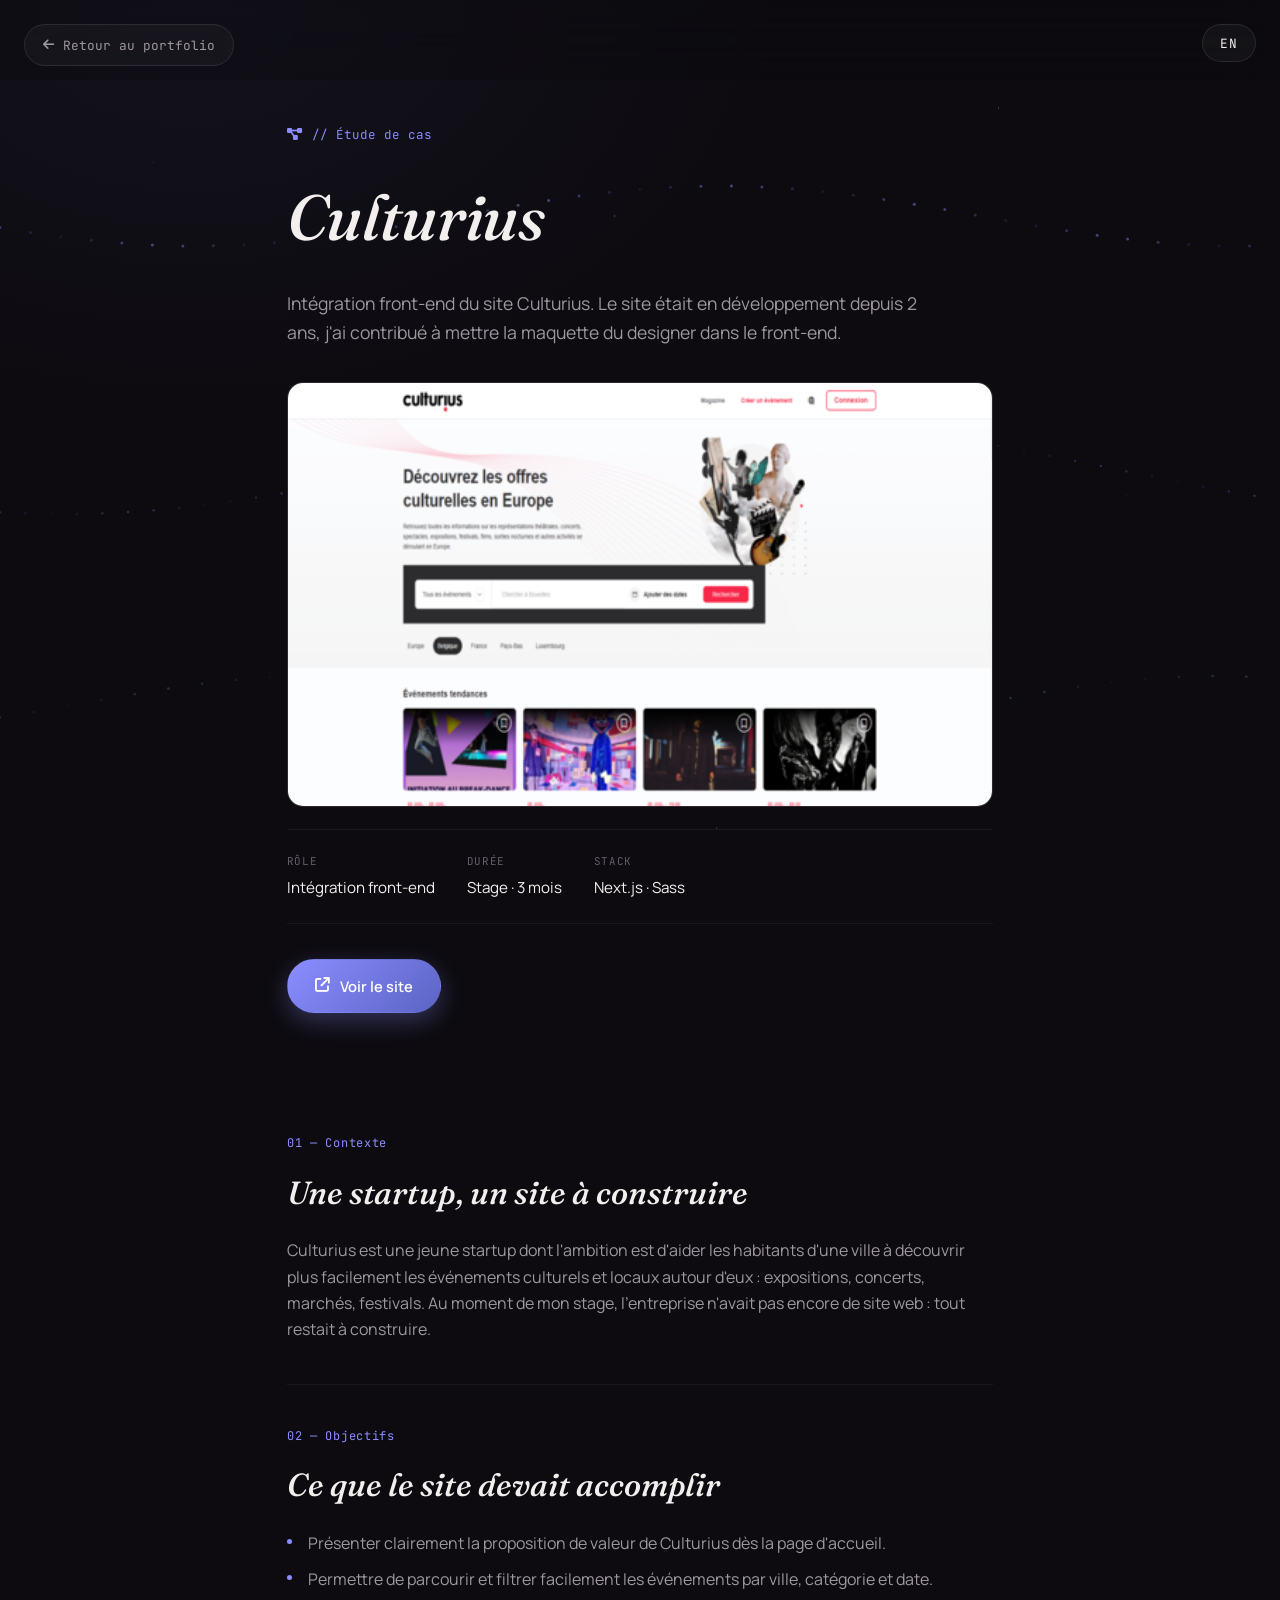
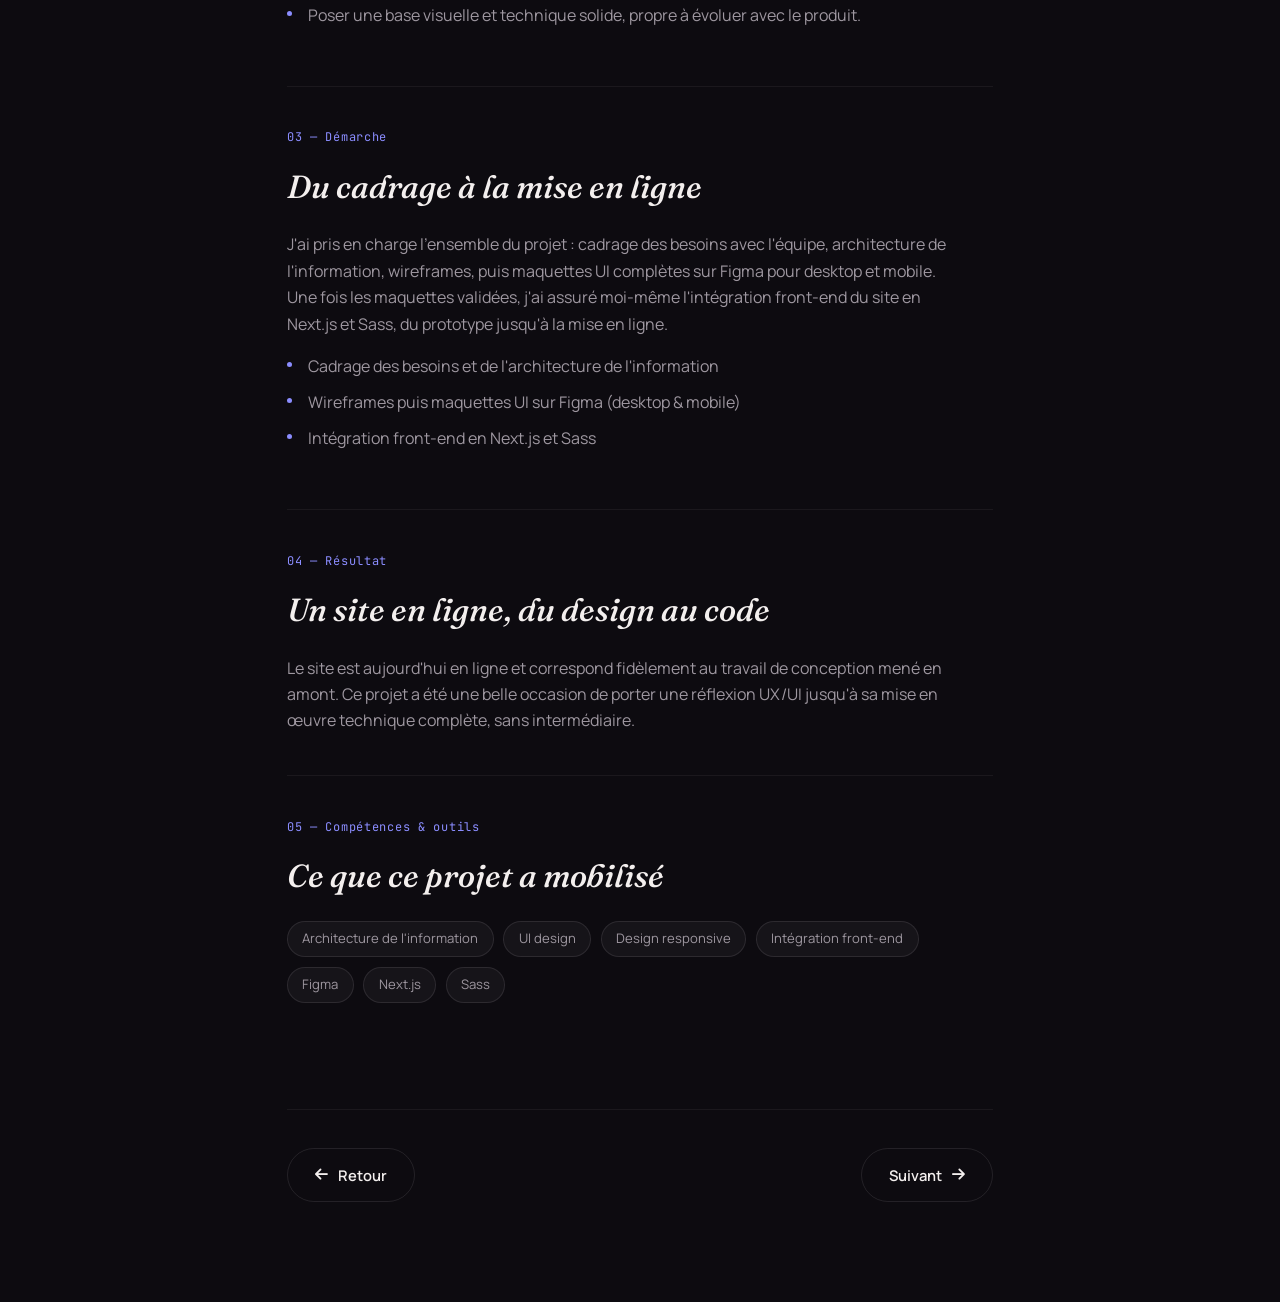
==== commit 12c626ca: "inTheHead" ====
--- a/case-culturius.html
+++ b/case-culturius.html
@@ -14,11 +14,13 @@
     <div class="starfield" aria-hidden="true"></div>
     <canvas class="particle-wave" id="particleWave" aria-hidden="true"></canvas>
 
-    <button id="languageToggle" class="language-toggle" aria-label="Changer de langue"></button>
-    <a href="index.html#sectionProjects" class="case-back">
-        <i class="fa-solid fa-arrow-left" aria-hidden="true"></i>
-        <span data-fr="Retour au portfolio" data-en="Back to portfolio"></span>
-    </a>
+    <div class="inTheLead">
+        <button id="languageToggle" class="language-toggle" aria-label="Changer de langue"></button>
+        <a href="index.html#sectionProjects" class="case-back">
+            <i class="fa-solid fa-arrow-left" aria-hidden="true"></i>
+            <span data-fr="Retour au portfolio" data-en="Back to portfolio"></span>
+        </a>
+    </div>
 
     <main class="case-main">
         <div class="case-hero" data-reveal>
--- a/style.css
+++ b/style.css
@@ -7,7 +7,7 @@
    TOKENS
 ==============================================================================*/
 :root {
-    --bg: #0d0b10;
+    --bg: rgb(13, 11, 16);
     --bg-soft: #16121a;
     --surface: rgba(240, 236, 238, 0.04);
     --surface-hover: rgba(240, 236, 238, 0.07);
@@ -67,6 +67,7 @@
     outline-offset: 3px;
     border-radius: 4px;
 }
+
 
 /*==============================================================================
    STARFIELD — un seul calque, discret, fixe derrière tout le site
@@ -135,6 +136,23 @@
 @keyframes glowIdle {
     0%, 100% { transform: scale(1); }
     50% { transform: scale(1.08); }
+}
+
+/*==============================================================================
+   inTheLead ( LOGO WJ + Toggle Langue + Back to portfolio ) — En tête de page pour masquer le fond 
+==============================================================================*/
+
+.inTheLead {
+    position: fixed;
+    top: 0;
+    left: 0;
+    right: 0;
+    height: 80px;
+    background: rgba(13, 11, 16, 0.3); /* noir transparent */
+    backdrop-filter: blur(20px);
+    -webkit-backdrop-filter: blur(20px);
+    z-index: 1000;
+    pointer-events: none;
 }
 
 /*==============================================================================
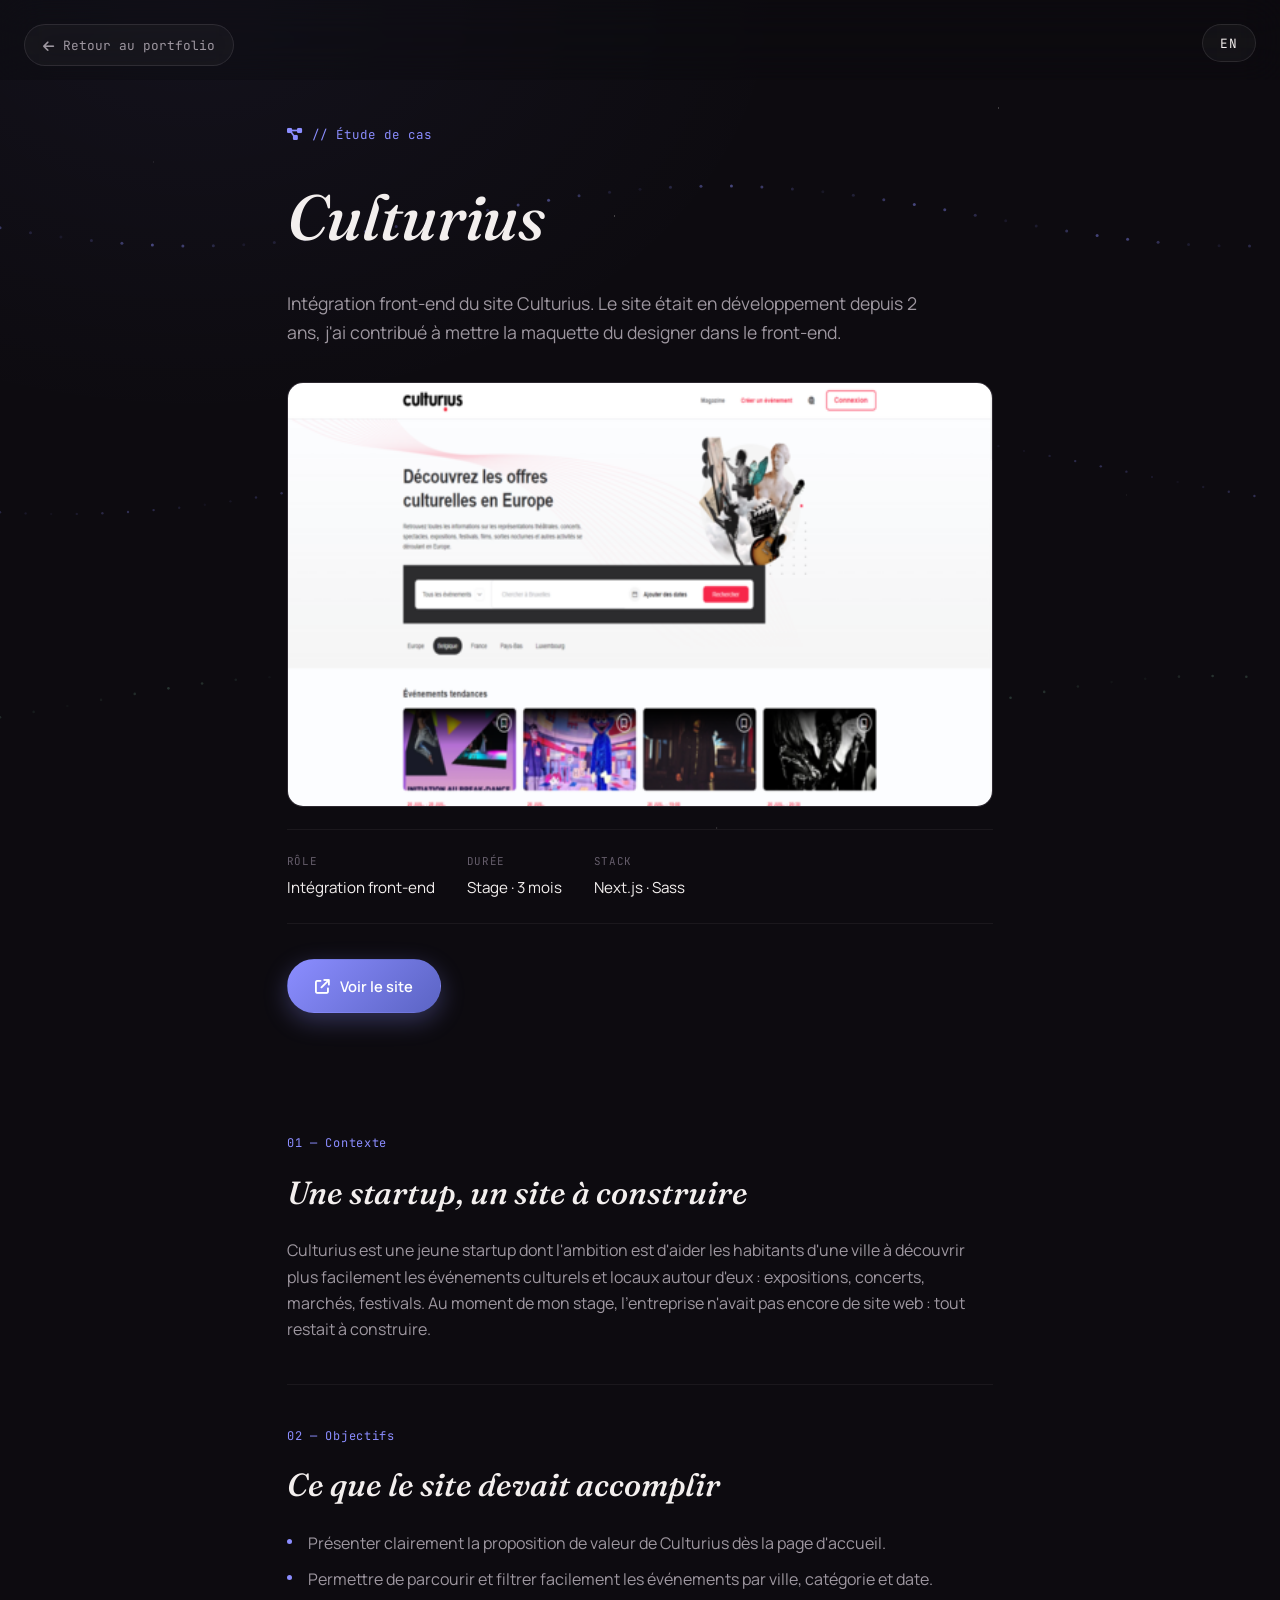
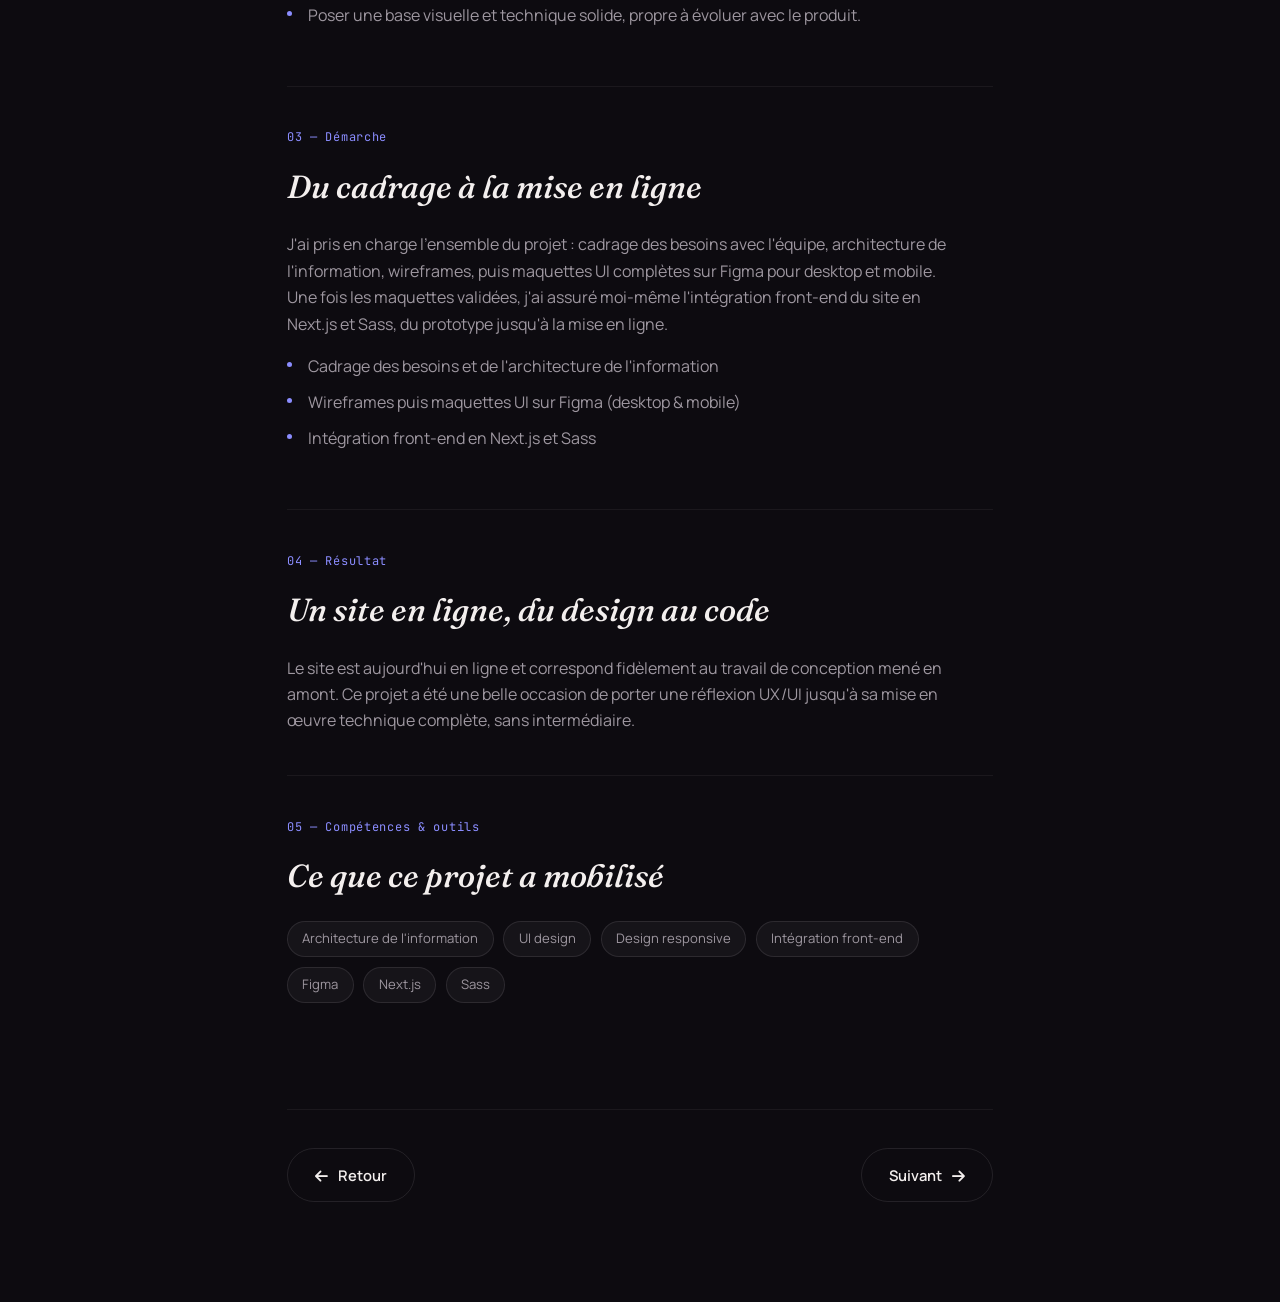
==== commit 0037f415: "align items" ====
--- a/case-culturius.html
+++ b/case-culturius.html
@@ -15,7 +15,7 @@
     <canvas class="particle-wave" id="particleWave" aria-hidden="true"></canvas>
 
     <div class="inTheLead">
-        <button id="languageToggle" class="language-toggle" aria-label="Changer de langue"></button>
+        <button id="languageToggle" class="language-toggle" data-fr="EN" data-en="FR" aria-label="Changer de langue"></button>
         <a href="index.html#sectionProjects" class="case-back">
             <i class="fa-solid fa-arrow-left" aria-hidden="true"></i>
             <span data-fr="Retour au portfolio" data-en="Back to portfolio"></span>
--- a/style.css
+++ b/style.css
@@ -152,7 +152,7 @@
     backdrop-filter: blur(20px);
     -webkit-backdrop-filter: blur(20px);
     z-index: 1000;
-    pointer-events: none;
+    pointer-events: auto;
 }
 
 /*==============================================================================
@@ -443,6 +443,13 @@
 }
 .btn-ghost:hover { border-color: var(--accent); color: var(--accent); }
 
+.btn i, .case-back i {
+    display: inline-flex;
+    align-items: center;
+    line-height: 1;
+    transform: translateY(2px);
+}
+
 /*==============================================================================
    HERO
 ==============================================================================*/
@@ -1048,17 +1055,26 @@
     justify-content: center;
     width: 24px;
     height: 24px;
-}
-.skill-icon-tailwind svg {
-    width: 100%;
-    height: 100%;
-}
-.skill-icon-tailwind svg path {
-    fill: var(--text-dim);
-    transition: fill 0.3s var(--ease);
-}
-.skill-tile:hover .skill-icon-tailwind svg path {
-    fill: var(--accent);
+
+    background-color: var(--text-dim);
+
+    mask-image: url("./assets/images/tailwind-icon.svg");
+    -webkit-mask-image: url("./assets/images/tailwind-icon.svg");
+
+    mask-repeat: no-repeat;
+    -webkit-mask-repeat: no-repeat;
+
+    mask-position: center;
+    -webkit-mask-position: center;
+
+    mask-size: contain;
+    -webkit-mask-size: contain;
+
+    transition: background-color 0.3s var(--ease);
+}
+
+.skill-tile:hover .skill-icon-tailwind {
+    background-color: var(--accent);
 }
 
 .project-image {
